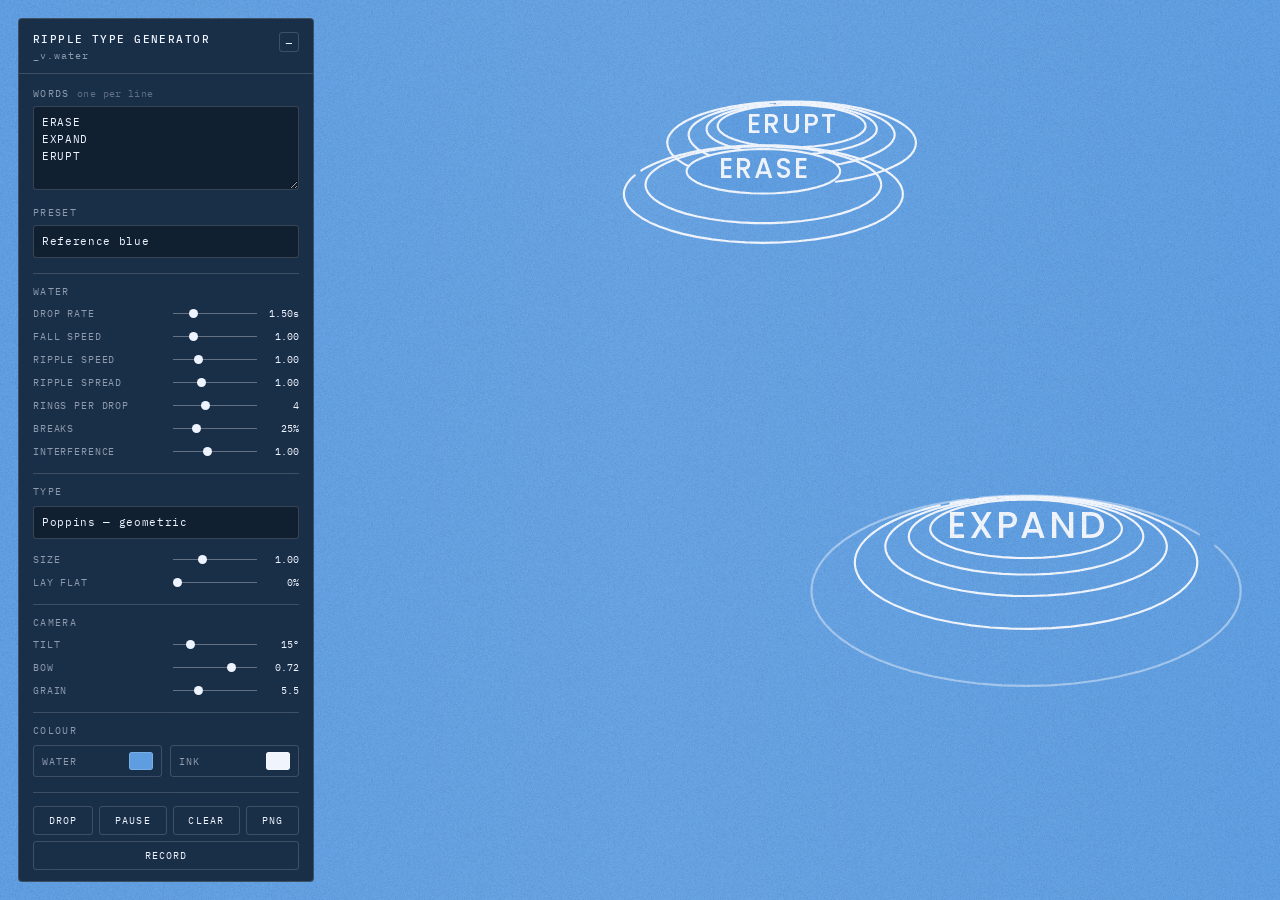
==== index.html @ 123b8209 "Add ripple type generator A kinetic type generator: droplets fall onto blue water, each impact bloom" ====
<!DOCTYPE html>
<html lang="en">
<head>
<meta charset="utf-8">
<meta name="viewport" content="width=device-width, initial-scale=1, maximum-scale=1">
<title>RIPPLE TYPE GENERATOR</title>
<meta name="description" content="A kinetic type generator: droplets fall, bloom into words, and leave interfering ripples.">

<link rel="preconnect" href="https://fonts.googleapis.com">
<link rel="preconnect" href="https://fonts.gstatic.com" crossorigin>
<link href="https://fonts.googleapis.com/css2?family=Anton&family=Bebas+Neue&family=IBM+Plex+Mono:wght@400;500&family=Playfair+Display:wght@500;600;700&family=Poppins:wght@400;500;600&family=Space+Grotesk:wght@400;500;700&display=swap" rel="stylesheet">

<link rel="stylesheet" href="styles.css">
</head>
<body>

<canvas id="stage"></canvas>

<aside id="panel">
  <header class="panel-head">
    <div>
      <h1>RIPPLE TYPE GENERATOR</h1>
      <h2>_v.water</h2>
    </div>
    <button id="panelClose" type="button" aria-label="Hide controls">&minus;</button>
  </header>

  <div class="panel-body">

    <div class="field">
      <label for="words">Words <span class="hint">one per line</span></label>
      <textarea id="words" rows="4" spellcheck="false">ERASE
EXPAND
ERUPT</textarea>
    </div>

    <div class="field">
      <label for="preset">Preset</label>
      <select id="preset">
        <option value="reference">Reference blue</option>
        <option value="midnight">Midnight</option>
        <option value="ink">Ink on bone</option>
        <option value="acid">Acid</option>
        <option value="rust">Rust</option>
      </select>
    </div>

    <div class="group-label">Water</div>
    <div class="sliders">
      <div class="slider"><label for="dropRate">Drop rate</label><input type="range" id="dropRate" min="0.25" max="6" step="0.05" value="1.5"><output for="dropRate"></output></div>
      <div class="slider"><label for="fallSpeed">Fall speed</label><input type="range" id="fallSpeed" min="0.2" max="4" step="0.05" value="1"><output for="fallSpeed"></output></div>
      <div class="slider"><label for="rippleSpeed">Ripple speed</label><input type="range" id="rippleSpeed" min="0.2" max="3" step="0.02" value="1"><output for="rippleSpeed"></output></div>
      <div class="slider"><label for="rippleSpread">Ripple spread</label><input type="range" id="rippleSpread" min="0.3" max="2.5" step="0.02" value="1"><output for="rippleSpread"></output></div>
      <div class="slider"><label for="ringCount">Rings per drop</label><input type="range" id="ringCount" min="1" max="9" step="1" value="4"><output for="ringCount"></output></div>
      <div class="slider"><label for="breaks">Breaks</label><input type="range" id="breaks" min="0" max="1" step="0.01" value="0.25"><output for="breaks"></output></div>
      <div class="slider"><label for="interference">Interference</label><input type="range" id="interference" min="0" max="2.5" step="0.02" value="1"><output for="interference"></output></div>
    </div>

    <div class="group-label">Type</div>
    <div class="field">
      <select id="fontFace">
        <option value="poppins">Poppins &mdash; geometric</option>
        <option value="grotesk">Space Grotesk</option>
        <option value="bebas">Bebas Neue &mdash; condensed</option>
        <option value="anton">Anton &mdash; heavy</option>
        <option value="plexmono">IBM Plex Mono</option>
        <option value="playfair">Playfair &mdash; serif</option>
      </select>
    </div>
    <div class="sliders">
      <div class="slider"><label for="typeSize">Size</label><input type="range" id="typeSize" min="0.4" max="2.2" step="0.02" value="1"><output for="typeSize"></output></div>
      <div class="slider"><label for="typeTilt">Lay flat</label><input type="range" id="typeTilt" min="0" max="1" step="0.01" value="0"><output for="typeTilt"></output></div>
    </div>

    <div class="group-label">Camera</div>
    <div class="sliders">
      <div class="slider"><label for="tilt">Tilt</label><input type="range" id="tilt" min="6" max="60" step="0.5" value="15"><output for="tilt"></output></div>
      <div class="slider"><label for="bow">Bow</label><input type="range" id="bow" min="0" max="1" step="0.01" value="0.72"><output for="bow"></output></div>
      <div class="slider"><label for="grain">Grain</label><input type="range" id="grain" min="0" max="0.2" step="0.005" value="0.055"><output for="grain"></output></div>
    </div>

    <div class="group-label">Colour</div>
    <div class="colours">
      <label class="swatch">Water <input type="color" id="bgColor" value="#5e9de0"></label>
      <label class="swatch">Ink <input type="color" id="inkColor" value="#f0f5fd"></label>
    </div>

    <div class="buttons">
      <button type="button" id="btnDrop">Drop</button>
      <button type="button" id="btnPause">Pause</button>
      <button type="button" id="btnClear">Clear</button>
      <button type="button" id="btnPng">PNG</button>
      <button type="button" id="btnRec">Record</button>
    </div>

    <p class="slug">Click the water to place a drop. <br>H panel &middot; D drop &middot; C clear &middot; Space pause</p>
  </div>
</aside>

<button id="panelToggle" type="button" aria-label="Show controls">&#9776;</button>

<div id="recDot" hidden><span></span>REC <em id="recTime">0:00</em></div>

<script src="js/camera.js"></script>
<script src="js/grain.js"></script>
<script src="js/field.js"></script>
<script src="js/ripple.js"></script>
<script src="js/droplet.js"></script>
<script src="js/render.js"></script>
<script src="js/export.js"></script>
<script src="js/controls.js"></script>
<script src="js/main.js"></script>
</body>
</html>
---- styles.css ----
:root {
  --mono: "IBM Plex Mono", ui-monospace, SFMono-Regular, Menlo, Consolas, monospace;
  --panel-bg: rgba(10, 22, 38, 0.82);
  --panel-line: rgba(255, 255, 255, 0.16);
  --panel-fg: #eef4ff;
  --panel-dim: rgba(238, 244, 255, 0.55);
}

* { box-sizing: border-box; }

html, body {
  margin: 0;
  padding: 0;
  height: 100%;
  overflow: hidden;
  background: #5e9de0;
}

#stage {
  display: block;
  width: 100vw;
  height: 100vh;
  touch-action: none;
  cursor: crosshair;
}

/* ---------- panel ---------- */

#panel {
  position: fixed;
  left: 18px;
  bottom: 18px;
  width: 296px;
  max-height: calc(100vh - 36px);
  display: flex;
  flex-direction: column;
  background: var(--panel-bg);
  backdrop-filter: blur(14px);
  -webkit-backdrop-filter: blur(14px);
  border: 1px solid var(--panel-line);
  border-radius: 4px;
  color: var(--panel-fg);
  font-family: var(--mono);
  font-size: 11px;
  z-index: 10;
  transition: transform 0.28s cubic-bezier(0.4, 0, 0.2, 1), opacity 0.28s;
}

#panel.collapsed {
  transform: translateX(calc(-100% - 24px));
  opacity: 0;
  pointer-events: none;
}

.panel-head {
  display: flex;
  align-items: flex-start;
  justify-content: space-between;
  gap: 10px;
  padding: 13px 14px 11px;
  border-bottom: 1px solid var(--panel-line);
  flex: none;
}

#panelClose {
  flex: none;
  width: 20px;
  height: 20px;
  padding: 0;
  background: transparent;
  border: 1px solid var(--panel-line);
  border-radius: 3px;
  color: var(--panel-fg);
  font-family: var(--mono);
  font-size: 13px;
  line-height: 1;
  cursor: pointer;
}

#panelClose:hover { background: rgba(255, 255, 255, 0.1); }

.panel-head h1 {
  margin: 0;
  font-size: 11px;
  font-weight: 500;
  letter-spacing: 0.13em;
}

.panel-head h2 {
  margin: 3px 0 0;
  font-size: 10px;
  font-weight: 400;
  letter-spacing: 0.1em;
  color: var(--panel-dim);
}

.panel-body {
  padding: 13px 14px 14px;
  overflow-y: auto;
  overscroll-behavior: contain;
}

.field { margin-bottom: 13px; }

.field label,
.group-label {
  display: block;
  margin-bottom: 6px;
  font-size: 9.5px;
  letter-spacing: 0.14em;
  text-transform: uppercase;
  color: var(--panel-dim);
}

.group-label {
  margin: 15px 0 8px;
  padding-top: 11px;
  border-top: 1px solid var(--panel-line);
}

.hint {
  text-transform: none;
  letter-spacing: 0.04em;
  opacity: 0.6;
}

textarea, select {
  width: 100%;
  padding: 7px 8px;
  background: rgba(0, 0, 0, 0.3);
  border: 1px solid var(--panel-line);
  border-radius: 3px;
  color: var(--panel-fg);
  font-family: var(--mono);
  font-size: 11px;
  line-height: 1.55;
  letter-spacing: 0.06em;
  resize: vertical;
}

select { appearance: none; cursor: pointer; }

textarea:focus, select:focus {
  outline: none;
  border-color: rgba(255, 255, 255, 0.45);
}

/* ---------- sliders ---------- */

.sliders { display: flex; flex-direction: column; gap: 9px; }

.slider {
  display: grid;
  grid-template-columns: 1fr 84px 34px;
  align-items: center;
  gap: 8px;
}

.slider label {
  margin: 0;
  font-size: 9.5px;
  letter-spacing: 0.09em;
  text-transform: uppercase;
  color: var(--panel-dim);
}

.slider output {
  font-size: 10px;
  text-align: right;
  font-variant-numeric: tabular-nums;
  color: var(--panel-fg);
}

input[type="range"] {
  appearance: none;
  -webkit-appearance: none;
  width: 100%;
  height: 14px;
  background: transparent;
  cursor: pointer;
  margin: 0;
}

input[type="range"]::-webkit-slider-runnable-track {
  height: 1px;
  background: rgba(255, 255, 255, 0.32);
}

input[type="range"]::-webkit-slider-thumb {
  -webkit-appearance: none;
  width: 9px;
  height: 9px;
  margin-top: -4px;
  border-radius: 50%;
  background: var(--panel-fg);
}

input[type="range"]::-moz-range-track {
  height: 1px;
  background: rgba(255, 255, 255, 0.32);
}

input[type="range"]::-moz-range-thumb {
  width: 9px;
  height: 9px;
  border: none;
  border-radius: 50%;
  background: var(--panel-fg);
}

/* ---------- colours ---------- */

.colours { display: flex; gap: 8px; }

.swatch {
  flex: 1;
  display: flex;
  align-items: center;
  justify-content: space-between;
  gap: 7px;
  padding: 6px 8px;
  border: 1px solid var(--panel-line);
  border-radius: 3px;
  font-size: 9.5px;
  letter-spacing: 0.1em;
  text-transform: uppercase;
  color: var(--panel-dim);
  cursor: pointer;
}

input[type="color"] {
  width: 24px;
  height: 18px;
  padding: 0;
  border: none;
  border-radius: 2px;
  background: none;
  cursor: pointer;
}

input[type="color"]::-webkit-color-swatch-wrapper { padding: 0; }
input[type="color"]::-webkit-color-swatch { border: 1px solid var(--panel-line); border-radius: 2px; }

/* ---------- buttons ---------- */

.buttons {
  display: flex;
  flex-wrap: wrap;
  gap: 6px;
  margin-top: 15px;
  padding-top: 13px;
  border-top: 1px solid var(--panel-line);
}

.buttons button {
  flex: 1 1 auto;
  padding: 7px 9px;
  background: transparent;
  border: 1px solid var(--panel-line);
  border-radius: 3px;
  color: var(--panel-fg);
  font-family: var(--mono);
  font-size: 9.5px;
  letter-spacing: 0.12em;
  text-transform: uppercase;
  cursor: pointer;
  transition: background 0.15s, border-color 0.15s;
}

.buttons button:hover {
  background: rgba(255, 255, 255, 0.1);
  border-color: rgba(255, 255, 255, 0.4);
}

.buttons button.active {
  background: #e8443c;
  border-color: #e8443c;
  color: #fff;
}

.slug {
  margin: 12px 0 0;
  font-size: 9.5px;
  line-height: 1.6;
  letter-spacing: 0.06em;
  color: var(--panel-dim);
}

/* ---------- toggle + rec ---------- */

#panelToggle {
  position: fixed;
  left: 18px;
  bottom: 18px;
  width: 34px;
  height: 34px;
  display: none;
  align-items: center;
  justify-content: center;
  background: var(--panel-bg);
  backdrop-filter: blur(14px);
  -webkit-backdrop-filter: blur(14px);
  border: 1px solid var(--panel-line);
  border-radius: 4px;
  color: var(--panel-fg);
  font-size: 14px;
  cursor: pointer;
  z-index: 11;
}

#panel.collapsed ~ #panelToggle { display: flex; }

#recDot {
  position: fixed;
  top: 18px;
  right: 18px;
  display: flex;
  align-items: center;
  gap: 7px;
  padding: 6px 11px;
  background: var(--panel-bg);
  border: 1px solid var(--panel-line);
  border-radius: 3px;
  color: var(--panel-fg);
  font-family: var(--mono);
  font-size: 10px;
  letter-spacing: 0.14em;
  z-index: 12;
}

#recDot[hidden] { display: none; }

#recDot span {
  width: 7px;
  height: 7px;
  border-radius: 50%;
  background: #e8443c;
  animation: pulse 1s infinite;
}

#recDot em { font-style: normal; color: var(--panel-dim); }

@keyframes pulse { 50% { opacity: 0.25; } }

@media (max-width: 640px) {
  #panel { left: 10px; right: 10px; bottom: 10px; width: auto; }
  #panelToggle { left: 10px; bottom: 10px; }
}
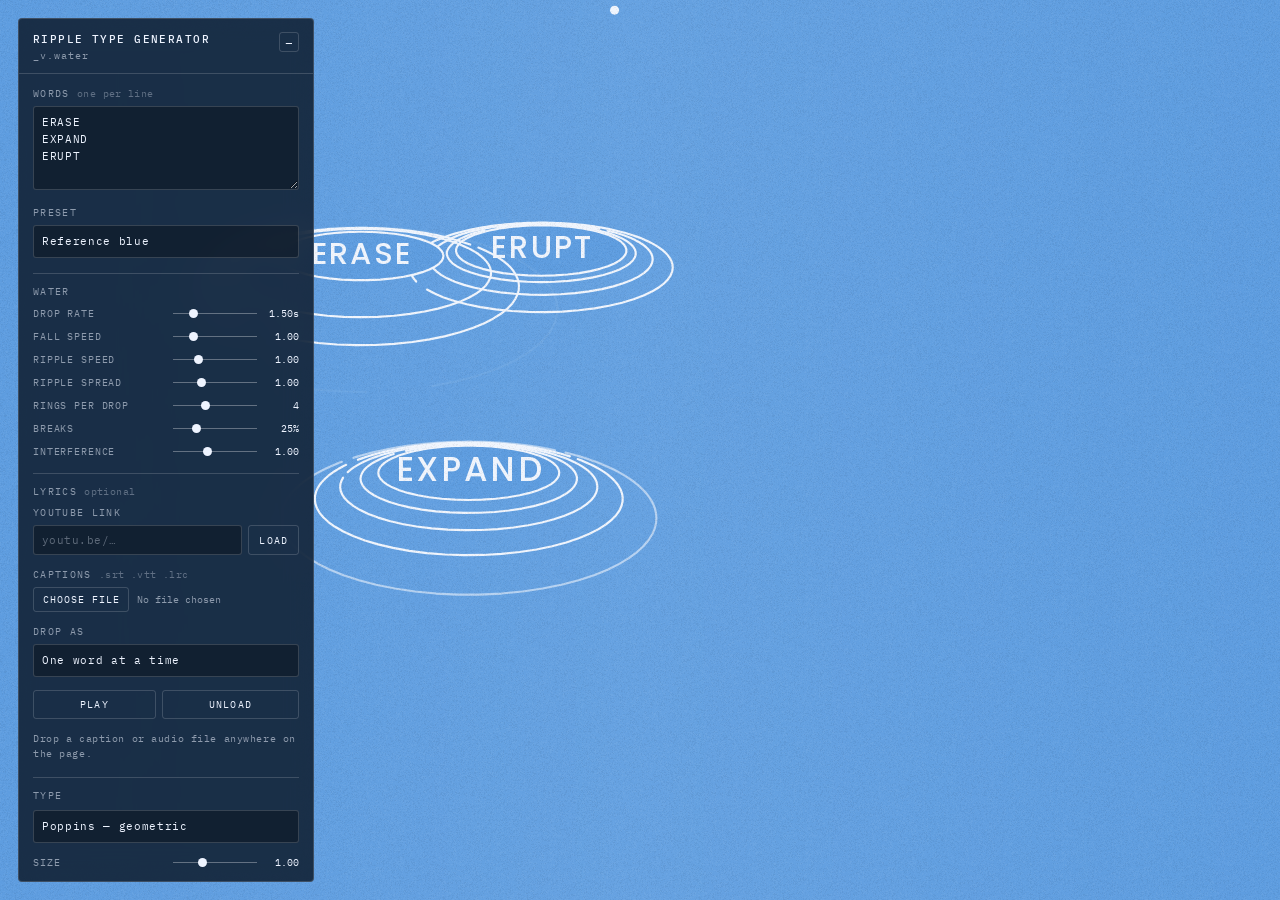
==== commit dd96f500: "Hold ring breaks still, and add lyrics mode Breaks were scaled by ring progress. Because that factor" ====
--- a/index.html
+++ b/index.html
@@ -56,6 +56,38 @@
       <div class="slider"><label for="interference">Interference</label><input type="range" id="interference" min="0" max="2.5" step="0.02" value="1"><output for="interference"></output></div>
     </div>
 
+    <div class="group-label">Lyrics <span class="hint">optional</span></div>
+
+    <div class="field">
+      <label for="ytUrl">YouTube link</label>
+      <div class="row">
+        <input type="text" id="ytUrl" placeholder="youtu.be/&hellip;" spellcheck="false">
+        <button type="button" id="btnLoadYt">Load</button>
+      </div>
+    </div>
+
+    <div class="yt-host" id="ytHost"></div>
+
+    <div class="field">
+      <label for="capFile">Captions <span class="hint">.srt .vtt .lrc</span></label>
+      <input type="file" id="capFile" accept=".srt,.vtt,.lrc,.txt,text/plain">
+    </div>
+
+    <div class="field">
+      <label for="lyricGrain">Drop as</label>
+      <select id="lyricGrain">
+        <option value="word">One word at a time</option>
+        <option value="phrase">Short phrases</option>
+      </select>
+    </div>
+
+    <div class="buttons compact">
+      <button type="button" id="btnPlay">Play</button>
+      <button type="button" id="btnLyricsClear">Unload</button>
+    </div>
+
+    <p class="slug" id="lyricStatus">Drop a caption or audio file anywhere on the page.</p>
+
     <div class="group-label">Type</div>
     <div class="field">
       <select id="fontFace">
@@ -108,6 +140,8 @@
 <script src="js/droplet.js"></script>
 <script src="js/render.js"></script>
 <script src="js/export.js"></script>
+<script src="js/player.js"></script>
+<script src="js/lyrics.js"></script>
 <script src="js/controls.js"></script>
 <script src="js/main.js"></script>
 </body>
--- a/styles.css
+++ b/styles.css
@@ -143,6 +143,105 @@
 textarea:focus, select:focus {
   outline: none;
   border-color: rgba(255, 255, 255, 0.45);
+}
+
+/* ---------- lyrics ---------- */
+
+.row { display: flex; gap: 6px; }
+
+.row input[type="text"] { flex: 1 1 auto; min-width: 0; }
+
+.row button {
+  flex: none;
+  padding: 0 10px;
+  background: transparent;
+  border: 1px solid var(--panel-line);
+  border-radius: 3px;
+  color: var(--panel-fg);
+  font-family: var(--mono);
+  font-size: 9.5px;
+  letter-spacing: 0.12em;
+  text-transform: uppercase;
+  cursor: pointer;
+}
+
+.row button:hover { background: rgba(255, 255, 255, 0.1); }
+
+input[type="text"] {
+  padding: 7px 8px;
+  background: rgba(0, 0, 0, 0.3);
+  border: 1px solid var(--panel-line);
+  border-radius: 3px;
+  color: var(--panel-fg);
+  font-family: var(--mono);
+  font-size: 11px;
+  letter-spacing: 0.04em;
+}
+
+input[type="text"]:focus { outline: none; border-color: rgba(255, 255, 255, 0.45); }
+input[type="text"]::placeholder { color: rgba(238, 244, 255, 0.35); }
+
+.yt-host {
+  display: none;
+  aspect-ratio: 16 / 9;
+  margin-bottom: 13px;
+  border: 1px solid var(--panel-line);
+  border-radius: 3px;
+  overflow: hidden;
+  background: #000;
+}
+
+.yt-host.on { display: block; }
+.yt-host iframe { display: block; width: 100%; height: 100%; border: 0; }
+
+input[type="file"] {
+  width: 100%;
+  font-family: var(--mono);
+  font-size: 9.5px;
+  color: var(--panel-dim);
+  cursor: pointer;
+}
+
+input[type="file"]::file-selector-button {
+  margin-right: 8px;
+  padding: 5px 9px;
+  background: transparent;
+  border: 1px solid var(--panel-line);
+  border-radius: 3px;
+  color: var(--panel-fg);
+  font-family: var(--mono);
+  font-size: 9.5px;
+  letter-spacing: 0.1em;
+  text-transform: uppercase;
+  cursor: pointer;
+}
+
+.buttons.compact {
+  margin-top: 0;
+  padding-top: 0;
+  border-top: none;
+}
+
+.slug.bad { color: #ffb4ae; }
+
+body.dragging #stage { filter: brightness(1.08); }
+
+body.dragging::after {
+  content: "Drop a caption or audio file";
+  position: fixed;
+  inset: 12px;
+  display: flex;
+  align-items: center;
+  justify-content: center;
+  border: 2px dashed rgba(255, 255, 255, 0.55);
+  border-radius: 6px;
+  color: #fff;
+  font-family: var(--mono);
+  font-size: 12px;
+  letter-spacing: 0.16em;
+  text-transform: uppercase;
+  pointer-events: none;
+  z-index: 20;
 }
 
 /* ---------- sliders ---------- */
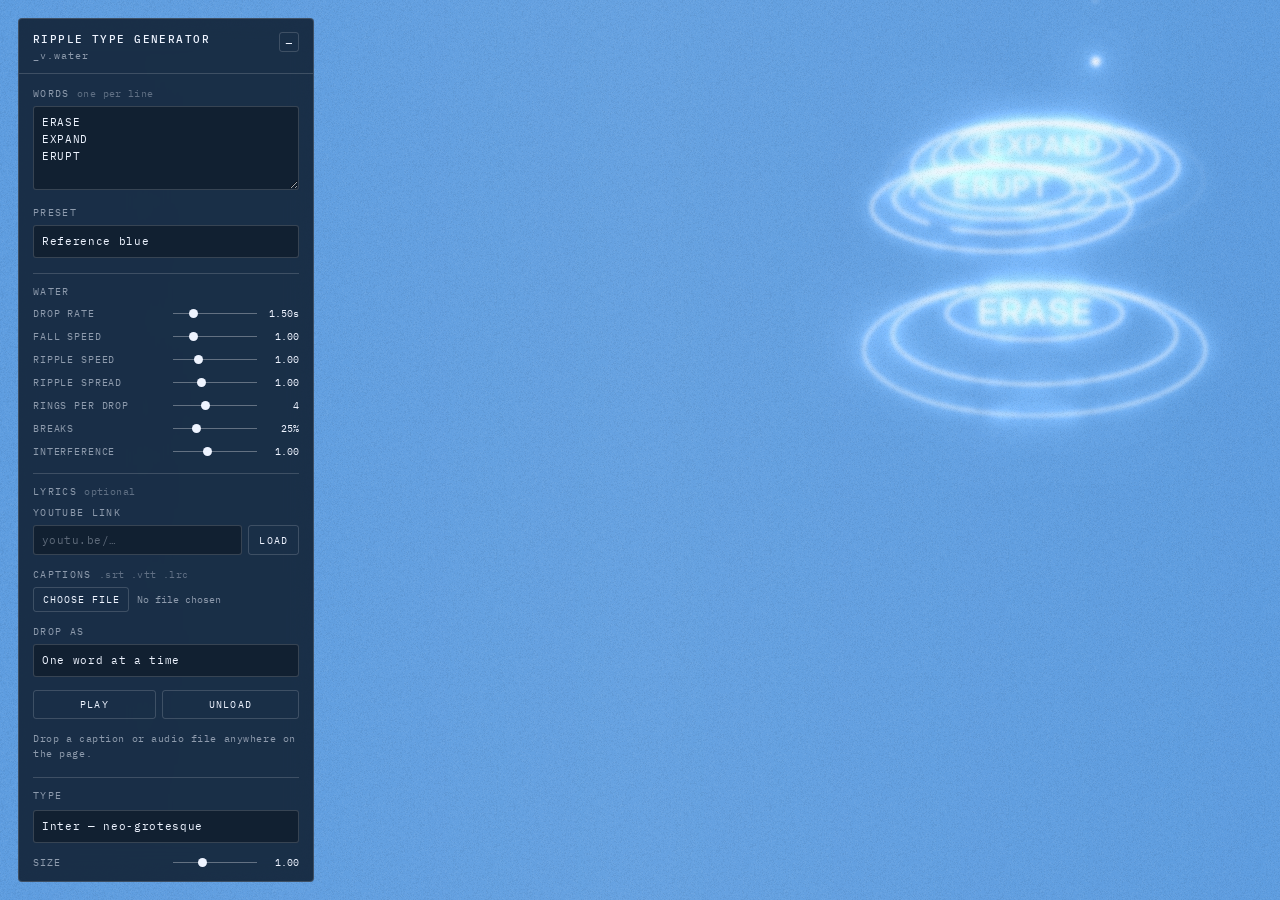
==== commit bec67384: "Add glow and soften, and an Inter typeface The line art now composes on its own transparent layer in" ====
--- a/index.html
+++ b/index.html
@@ -8,7 +8,7 @@
 
 <link rel="preconnect" href="https://fonts.googleapis.com">
 <link rel="preconnect" href="https://fonts.gstatic.com" crossorigin>
-<link href="https://fonts.googleapis.com/css2?family=Anton&family=Bebas+Neue&family=IBM+Plex+Mono:wght@400;500&family=Playfair+Display:wght@500;600;700&family=Poppins:wght@400;500;600&family=Space+Grotesk:wght@400;500;700&display=swap" rel="stylesheet">
+<link href="https://fonts.googleapis.com/css2?family=Anton&family=Bebas+Neue&family=IBM+Plex+Mono:wght@400;500&family=Inter:wght@400;500;600&family=Playfair+Display:wght@500;600;700&family=Poppins:wght@400;500;600&family=Space+Grotesk:wght@400;500;700&display=swap" rel="stylesheet">
 
 <link rel="stylesheet" href="styles.css">
 </head>
@@ -91,6 +91,7 @@
     <div class="group-label">Type</div>
     <div class="field">
       <select id="fontFace">
+        <option value="inter">Inter &mdash; neo-grotesque</option>
         <option value="poppins">Poppins &mdash; geometric</option>
         <option value="grotesk">Space Grotesk</option>
         <option value="bebas">Bebas Neue &mdash; condensed</option>
@@ -108,6 +109,12 @@
     <div class="sliders">
       <div class="slider"><label for="tilt">Tilt</label><input type="range" id="tilt" min="6" max="60" step="0.5" value="15"><output for="tilt"></output></div>
       <div class="slider"><label for="bow">Bow</label><input type="range" id="bow" min="0" max="1" step="0.01" value="0.72"><output for="bow"></output></div>
+    </div>
+
+    <div class="group-label">Light</div>
+    <div class="sliders">
+      <div class="slider"><label for="glow">Glow</label><input type="range" id="glow" min="0" max="1.2" step="0.01" value="0.45"><output for="glow"></output></div>
+      <div class="slider"><label for="soften">Soften</label><input type="range" id="soften" min="0" max="1" step="0.01" value="0.12"><output for="soften"></output></div>
       <div class="slider"><label for="grain">Grain</label><input type="range" id="grain" min="0" max="0.2" step="0.005" value="0.055"><output for="grain"></output></div>
     </div>
 
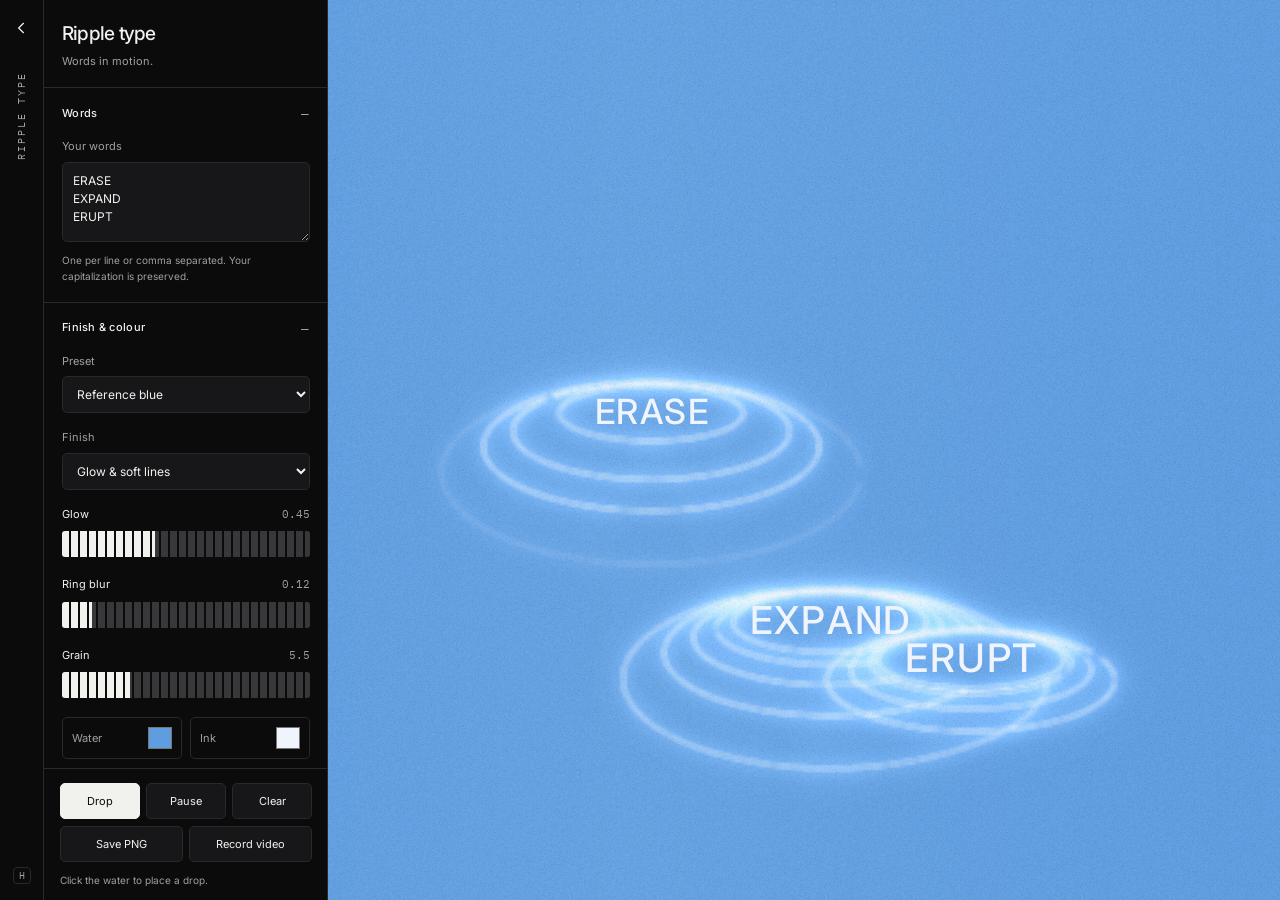
==== commit 44709b33: "Add diffused ink and a collapsible control rail Add independent ring and text blur, line-weight cont" ====
--- a/index.html
+++ b/index.html
@@ -2,7 +2,7 @@
 <html lang="en">
 <head>
 <meta charset="utf-8">
-<meta name="viewport" content="width=device-width, initial-scale=1, maximum-scale=1">
+<meta name="viewport" content="width=device-width, initial-scale=1">
 <title>RIPPLE TYPE GENERATOR</title>
 <meta name="description" content="A kinetic type generator: droplets fall, bloom into words, and leave interfering ripples.">
 
@@ -14,129 +14,143 @@
 </head>
 <body>
 
-<canvas id="stage"></canvas>
+<canvas id="stage" aria-label="Animated word ripples. Click to place a drop."></canvas>
 
-<aside id="panel">
-  <header class="panel-head">
-    <div>
-      <h1>RIPPLE TYPE GENERATOR</h1>
-      <h2>_v.water</h2>
-    </div>
-    <button id="panelClose" type="button" aria-label="Hide controls">&minus;</button>
-  </header>
+<aside id="controlRail" aria-label="Generator controls">
+  <div class="rail-spine">
+    <button id="panelToggle" type="button" aria-label="Collapse controls" aria-controls="panel" aria-expanded="true" title="Collapse controls (H)">
+      <svg viewBox="0 0 24 24" aria-hidden="true"><path d="m14 6-6 6 6 6"/></svg>
+    </button>
+    <span class="rail-brand" aria-hidden="true">RIPPLE TYPE</span>
+    <kbd title="Press H to toggle controls">H</kbd>
+  </div>
 
-  <div class="panel-body">
+  <div id="panel">
+    <header class="panel-head">
+      <h1>Ripple type</h1>
+      <p>Words in motion.</p>
+    </header>
 
-    <div class="field">
-      <label for="words">Words <span class="hint">one per line</span></label>
-      <textarea id="words" rows="4" spellcheck="false">ERASE
+    <div class="panel-body">
+      <details class="control-group" open>
+        <summary>Words</summary>
+        <div class="group-body">
+          <label class="field-label" for="words">Your words</label>
+          <textarea id="words" rows="3" spellcheck="false" autocapitalize="off" aria-describedby="wordsHint">ERASE
 EXPAND
 ERUPT</textarea>
+          <p class="hint" id="wordsHint">One per line or comma separated. Your capitalization is preserved.</p>
+        </div>
+      </details>
+
+      <details class="control-group" open>
+        <summary>Finish &amp; colour</summary>
+        <div class="group-body">
+          <div class="field">
+            <label for="preset">Preset</label>
+            <select id="preset">
+              <option value="reference">Reference blue</option>
+              <option value="cobalt">Cobalt paper &mdash; ink blur</option>
+              <option value="midnight">Midnight</option>
+              <option value="ink">Ink on bone</option>
+              <option value="acid">Acid</option>
+              <option value="rust">Rust</option>
+            </select>
+          </div>
+          <div class="field">
+            <label for="finish">Finish</label>
+            <select id="finish">
+              <option value="glow">Glow &amp; soft lines</option>
+              <option value="diffuse">Diffused ink</option>
+            </select>
+          </div>
+          <div class="sliders" id="glowControls">
+            <div class="slider"><label for="glow">Glow</label><input type="range" id="glow" min="0" max="1.2" step="0.01" value="0.45"><output for="glow"></output></div>
+            <div class="slider"><label for="soften">Ring blur</label><input type="range" id="soften" min="0" max="1" step="0.01" value="0.12"><output for="soften"></output></div>
+          </div>
+          <div id="inkControls" hidden>
+            <div class="sliders">
+              <div class="slider"><label for="inkBlur">Ink blur</label><input type="range" id="inkBlur" min="0" max="1" step="0.01" value="0.4"><output for="inkBlur"></output></div>
+              <div class="slider"><label for="inkSpread">Ink spread</label><input type="range" id="inkSpread" min="0" max="1" step="0.01" value="0.3"><output for="inkSpread"></output></div>
+            </div>
+            <p class="hint">Soft colour bleed. Grain stays still like paper.</p>
+          </div>
+          <div class="sliders grain-control">
+            <div class="slider"><label for="grain">Grain</label><input type="range" id="grain" min="0" max="0.2" step="0.005" value="0.055"><output for="grain"></output></div>
+          </div>
+          <div class="colours">
+            <label class="swatch">Water <input type="color" id="bgColor" value="#5e9de0"></label>
+            <label class="swatch">Ink <input type="color" id="inkColor" value="#f0f5fd"></label>
+          </div>
+        </div>
+      </details>
+
+      <details class="control-group">
+        <summary>Rings</summary>
+        <div class="group-body sliders">
+          <div class="slider"><label for="lineWeight">Line weight</label><input type="range" id="lineWeight" min="0.25" max="6" step="0.25" value="1"><output for="lineWeight"></output></div>
+          <div class="slider"><label for="ringCount">Rings per drop</label><input type="range" id="ringCount" min="1" max="9" step="1" value="4"><output for="ringCount"></output></div>
+          <div class="slider"><label for="rippleSpread">Ripple spread</label><input type="range" id="rippleSpread" min="0.3" max="2.5" step="0.02" value="1"><output for="rippleSpread"></output></div>
+          <div class="slider"><label for="breaks">Breaks</label><input type="range" id="breaks" min="0" max="1" step="0.01" value="0.25"><output for="breaks"></output></div>
+          <div class="slider"><label for="interference">Interference</label><input type="range" id="interference" min="0" max="2.5" step="0.02" value="1"><output for="interference"></output></div>
+        </div>
+      </details>
+
+      <details class="control-group">
+        <summary>Typography</summary>
+        <div class="group-body">
+          <div class="field">
+            <label for="fontFace">Typeface</label>
+            <select id="fontFace">
+              <option value="inter">Inter</option>
+              <option value="poppins">Poppins</option>
+              <option value="grotesk">Space Grotesk</option>
+              <option value="bebas">Bebas Neue (all caps)</option>
+              <option value="anton">Anton</option>
+              <option value="plexmono">IBM Plex Mono</option>
+              <option value="playfair">Playfair Display</option>
+            </select>
+          </div>
+          <div class="sliders">
+            <div class="slider"><label for="typeSize">Type size</label><input type="range" id="typeSize" min="0.4" max="2.2" step="0.02" value="1"><output for="typeSize"></output></div>
+            <div class="slider"><label for="typeTilt">Lay flat</label><input type="range" id="typeTilt" min="0" max="1" step="0.01" value="0"><output for="typeTilt"></output></div>
+          </div>
+          <label class="check"><input type="checkbox" id="sharpType" checked>Keep words sharp</label>
+          <div class="slider text-blur-control">
+            <label for="textBlur">Text blur</label>
+            <input type="range" id="textBlur" min="0" max="1" step="0.01" value="0.15" aria-describedby="textBlurHint">
+            <output for="textBlur"></output>
+          </div>
+          <p class="hint" id="textBlurHint">Turn off Keep words sharp to adjust. Independent of ring blur in both finishes.</p>
+        </div>
+      </details>
+
+      <details class="control-group">
+        <summary>Motion &amp; camera</summary>
+        <div class="group-body sliders">
+          <div class="slider"><label for="dropRate">Drop interval</label><input type="range" id="dropRate" min="0.25" max="6" step="0.05" value="1.5"><output for="dropRate"></output></div>
+          <div class="slider"><label for="fallSpeed">Fall speed</label><input type="range" id="fallSpeed" min="0.2" max="4" step="0.05" value="1"><output for="fallSpeed"></output></div>
+          <div class="slider"><label for="rippleSpeed">Ripple speed</label><input type="range" id="rippleSpeed" min="0.2" max="3" step="0.02" value="1"><output for="rippleSpeed"></output></div>
+          <div class="slider"><label for="tilt">Surface tilt</label><input type="range" id="tilt" min="6" max="60" step="0.5" value="15"><output for="tilt"></output></div>
+          <div class="slider"><label for="bow">Perspective bow</label><input type="range" id="bow" min="0" max="1" step="0.01" value="0.72"><output for="bow"></output></div>
+        </div>
+      </details>
     </div>
 
-    <div class="field">
-      <label for="preset">Preset</label>
-      <select id="preset">
-        <option value="reference">Reference blue</option>
-        <option value="midnight">Midnight</option>
-        <option value="ink">Ink on bone</option>
-        <option value="acid">Acid</option>
-        <option value="rust">Rust</option>
-      </select>
-    </div>
-
-    <div class="group-label">Water</div>
-    <div class="sliders">
-      <div class="slider"><label for="dropRate">Drop rate</label><input type="range" id="dropRate" min="0.25" max="6" step="0.05" value="1.5"><output for="dropRate"></output></div>
-      <div class="slider"><label for="fallSpeed">Fall speed</label><input type="range" id="fallSpeed" min="0.2" max="4" step="0.05" value="1"><output for="fallSpeed"></output></div>
-      <div class="slider"><label for="rippleSpeed">Ripple speed</label><input type="range" id="rippleSpeed" min="0.2" max="3" step="0.02" value="1"><output for="rippleSpeed"></output></div>
-      <div class="slider"><label for="rippleSpread">Ripple spread</label><input type="range" id="rippleSpread" min="0.3" max="2.5" step="0.02" value="1"><output for="rippleSpread"></output></div>
-      <div class="slider"><label for="ringCount">Rings per drop</label><input type="range" id="ringCount" min="1" max="9" step="1" value="4"><output for="ringCount"></output></div>
-      <div class="slider"><label for="breaks">Breaks</label><input type="range" id="breaks" min="0" max="1" step="0.01" value="0.25"><output for="breaks"></output></div>
-      <div class="slider"><label for="interference">Interference</label><input type="range" id="interference" min="0" max="2.5" step="0.02" value="1"><output for="interference"></output></div>
-    </div>
-
-    <div class="group-label">Lyrics <span class="hint">optional</span></div>
-
-    <div class="field">
-      <label for="ytUrl">YouTube link</label>
-      <div class="row">
-        <input type="text" id="ytUrl" placeholder="youtu.be/&hellip;" spellcheck="false">
-        <button type="button" id="btnLoadYt">Load</button>
+    <footer class="rail-footer">
+      <div class="buttons">
+        <button type="button" id="btnDrop" class="primary" title="Add a drop (D)">Drop</button>
+        <button type="button" id="btnPause" aria-pressed="false" title="Pause animation (Space)">Pause</button>
+        <button type="button" id="btnClear" title="Clear the water (C)">Clear</button>
       </div>
-    </div>
-
-    <div class="yt-host" id="ytHost"></div>
-
-    <div class="field">
-      <label for="capFile">Captions <span class="hint">.srt .vtt .lrc</span></label>
-      <input type="file" id="capFile" accept=".srt,.vtt,.lrc,.txt,text/plain">
-    </div>
-
-    <div class="field">
-      <label for="lyricGrain">Drop as</label>
-      <select id="lyricGrain">
-        <option value="word">One word at a time</option>
-        <option value="phrase">Short phrases</option>
-      </select>
-    </div>
-
-    <div class="buttons compact">
-      <button type="button" id="btnPlay">Play</button>
-      <button type="button" id="btnLyricsClear">Unload</button>
-    </div>
-
-    <p class="slug" id="lyricStatus">Drop a caption or audio file anywhere on the page.</p>
-
-    <div class="group-label">Type</div>
-    <div class="field">
-      <select id="fontFace">
-        <option value="inter">Inter &mdash; neo-grotesque</option>
-        <option value="poppins">Poppins &mdash; geometric</option>
-        <option value="grotesk">Space Grotesk</option>
-        <option value="bebas">Bebas Neue &mdash; condensed</option>
-        <option value="anton">Anton &mdash; heavy</option>
-        <option value="plexmono">IBM Plex Mono</option>
-        <option value="playfair">Playfair &mdash; serif</option>
-      </select>
-    </div>
-    <div class="sliders">
-      <div class="slider"><label for="typeSize">Size</label><input type="range" id="typeSize" min="0.4" max="2.2" step="0.02" value="1"><output for="typeSize"></output></div>
-      <div class="slider"><label for="typeTilt">Lay flat</label><input type="range" id="typeTilt" min="0" max="1" step="0.01" value="0"><output for="typeTilt"></output></div>
-    </div>
-
-    <div class="group-label">Camera</div>
-    <div class="sliders">
-      <div class="slider"><label for="tilt">Tilt</label><input type="range" id="tilt" min="6" max="60" step="0.5" value="15"><output for="tilt"></output></div>
-      <div class="slider"><label for="bow">Bow</label><input type="range" id="bow" min="0" max="1" step="0.01" value="0.72"><output for="bow"></output></div>
-    </div>
-
-    <div class="group-label">Light</div>
-    <div class="sliders">
-      <div class="slider"><label for="glow">Glow</label><input type="range" id="glow" min="0" max="1.2" step="0.01" value="0.45"><output for="glow"></output></div>
-      <div class="slider"><label for="soften">Soften</label><input type="range" id="soften" min="0" max="1" step="0.01" value="0.12"><output for="soften"></output></div>
-      <div class="slider"><label for="grain">Grain</label><input type="range" id="grain" min="0" max="0.2" step="0.005" value="0.055"><output for="grain"></output></div>
-    </div>
-
-    <div class="group-label">Colour</div>
-    <div class="colours">
-      <label class="swatch">Water <input type="color" id="bgColor" value="#5e9de0"></label>
-      <label class="swatch">Ink <input type="color" id="inkColor" value="#f0f5fd"></label>
-    </div>
-
-    <div class="buttons">
-      <button type="button" id="btnDrop">Drop</button>
-      <button type="button" id="btnPause">Pause</button>
-      <button type="button" id="btnClear">Clear</button>
-      <button type="button" id="btnPng">PNG</button>
-      <button type="button" id="btnRec">Record</button>
-    </div>
-
-    <p class="slug">Click the water to place a drop. <br>H panel &middot; D drop &middot; C clear &middot; Space pause</p>
+      <div class="buttons export-buttons">
+        <button type="button" id="btnPng">Save PNG</button>
+        <button type="button" id="btnRec" aria-pressed="false">Record video</button>
+      </div>
+      <p class="hint">Click the water to place a drop.</p>
+    </footer>
   </div>
 </aside>
-
-<button id="panelToggle" type="button" aria-label="Show controls">&#9776;</button>
 
 <div id="recDot" hidden><span></span>REC <em id="recTime">0:00</em></div>
 
@@ -145,10 +159,9 @@
 <script src="js/field.js"></script>
 <script src="js/ripple.js"></script>
 <script src="js/droplet.js"></script>
+<script src="js/blur.js"></script>
 <script src="js/render.js"></script>
 <script src="js/export.js"></script>
-<script src="js/player.js"></script>
-<script src="js/lyrics.js"></script>
 <script src="js/controls.js"></script>
 <script src="js/main.js"></script>
 </body>
--- a/styles.css
+++ b/styles.css
@@ -1,16 +1,19 @@
 :root {
   --mono: "IBM Plex Mono", ui-monospace, SFMono-Regular, Menlo, Consolas, monospace;
-  --panel-bg: rgba(10, 22, 38, 0.82);
-  --panel-line: rgba(255, 255, 255, 0.16);
-  --panel-fg: #eef4ff;
-  --panel-dim: rgba(238, 244, 255, 0.55);
+  --ui: "Inter", system-ui, sans-serif;
+  --panel-bg: #0b0b0c;
+  --panel-line: #29292c;
+  --panel-fg: #f1f1ee;
+  --panel-dim: #a0a0a3;
+  --rail-spine: 44px;
+  --rail-width: min(328px, calc(100vw - 32px));
 }
 
 * { box-sizing: border-box; }
+[hidden] { display: none !important; }
 
 html, body {
   margin: 0;
-  padding: 0;
   height: 100%;
   overflow: hidden;
   background: #5e9de0;
@@ -20,428 +23,270 @@
   display: block;
   width: 100vw;
   height: 100vh;
+  height: 100dvh;
   touch-action: none;
   cursor: crosshair;
 }
 
-/* ---------- panel ---------- */
+/* The slim spine remains accessible when the controls are collapsed. */
+#controlRail {
+  position: fixed;
+  inset: 0 auto 0 0;
+  width: var(--rail-width);
+  display: flex;
+  overflow: hidden;
+  border-right: 1px solid var(--panel-line);
+  background: var(--panel-bg);
+  color: var(--panel-fg);
+  color-scheme: dark;
+  font: 12px/1.5 var(--ui);
+  z-index: 10;
+  transition: width 180ms ease;
+}
+
+#controlRail.collapsed { width: var(--rail-spine); }
+
+.rail-spine {
+  width: var(--rail-spine);
+  flex: none;
+  display: flex;
+  align-items: center;
+  gap: 24px;
+  padding: 8px 0 16px;
+  border-right: 1px solid var(--panel-line);
+}
+
+.rail-spine, #panel { flex-direction: column; }
+
+#panelToggle {
+  display: grid;
+  place-items: center;
+  flex: none;
+  width: 40px;
+  height: 40px;
+  border: 0;
+  border-radius: 5px;
+  background: transparent;
+  color: var(--panel-fg);
+  cursor: pointer;
+}
+
+#panelToggle:hover { background: #222225; }
+#panelToggle svg { width: 20px; height: 20px; fill: none; stroke: currentColor; stroke-width: 1.5; }
+.collapsed #panelToggle svg { transform: rotate(180deg); }
+
+.rail-brand {
+  writing-mode: vertical-rl;
+  transform: rotate(180deg);
+  font: 10px var(--mono);
+  letter-spacing: 0.2em;
+  color: var(--panel-dim);
+}
+
+.rail-spine kbd {
+  margin-top: auto;
+  border: 1px solid var(--panel-line);
+  border-radius: 4px;
+  padding: 1px 5px;
+  font: 10px var(--mono);
+  color: var(--panel-dim);
+}
 
 #panel {
-  position: fixed;
-  left: 18px;
-  bottom: 18px;
-  width: 296px;
-  max-height: calc(100vh - 36px);
-  display: flex;
-  flex-direction: column;
-  background: var(--panel-bg);
-  backdrop-filter: blur(14px);
-  -webkit-backdrop-filter: blur(14px);
-  border: 1px solid var(--panel-line);
-  border-radius: 4px;
-  color: var(--panel-fg);
-  font-family: var(--mono);
-  font-size: 11px;
-  z-index: 10;
-  transition: transform 0.28s cubic-bezier(0.4, 0, 0.2, 1), opacity 0.28s;
-}
-
-#panel.collapsed {
-  transform: translateX(calc(-100% - 24px));
-  opacity: 0;
-  pointer-events: none;
-}
-
-.panel-head {
-  display: flex;
-  align-items: flex-start;
+  display: flex;
+  flex: none;
+  width: calc(var(--rail-width) - var(--rail-spine));
+  min-height: 0;
+}
+
+.panel-head { flex: none; padding: 20px 18px 18px; border-bottom: 1px solid var(--panel-line); }
+.panel-head h1 { margin: 0; font-size: 19px; font-weight: 500; letter-spacing: -0.04em; }
+.panel-head p { margin: 4px 0 0; color: var(--panel-dim); font-size: 11px; }
+
+.panel-body {
+  min-height: 0;
+  flex: 1;
+  overflow-y: auto;
+  overscroll-behavior: contain;
+  scrollbar-width: thin;
+  scrollbar-color: #414145 transparent;
+}
+
+.control-group { border-bottom: 1px solid var(--panel-line); }
+.control-group summary {
+  display: flex;
+  align-items: center;
   justify-content: space-between;
-  gap: 10px;
-  padding: 13px 14px 11px;
-  border-bottom: 1px solid var(--panel-line);
-  flex: none;
-}
-
-#panelClose {
-  flex: none;
-  width: 20px;
-  height: 20px;
-  padding: 0;
-  background: transparent;
-  border: 1px solid var(--panel-line);
-  border-radius: 3px;
-  color: var(--panel-fg);
-  font-family: var(--mono);
-  font-size: 13px;
-  line-height: 1;
-  cursor: pointer;
-}
-
-#panelClose:hover { background: rgba(255, 255, 255, 0.1); }
-
-.panel-head h1 {
-  margin: 0;
+  list-style: none;
+  padding: 15px 18px;
   font-size: 11px;
   font-weight: 500;
-  letter-spacing: 0.13em;
-}
-
-.panel-head h2 {
-  margin: 3px 0 0;
-  font-size: 10px;
-  font-weight: 400;
-  letter-spacing: 0.1em;
-  color: var(--panel-dim);
-}
-
-.panel-body {
-  padding: 13px 14px 14px;
-  overflow-y: auto;
-  overscroll-behavior: contain;
-}
-
-.field { margin-bottom: 13px; }
-
-.field label,
-.group-label {
+  letter-spacing: 0.025em;
+  cursor: pointer;
+  user-select: none;
+}
+
+.control-group summary::-webkit-details-marker { display: none; }
+.control-group summary::after { content: "+"; font: 16px var(--mono); color: var(--panel-dim); }
+.control-group[open] > summary::after { content: "\2212"; }
+.control-group summary:hover { background: #151517; }
+.group-body { padding: 0 18px 18px; }
+.field { margin-bottom: 16px; }
+.field label, .field-label { display: block; margin-bottom: 7px; color: var(--panel-dim); font-size: 11px; }
+
+textarea, select {
   display: block;
-  margin-bottom: 6px;
-  font-size: 9.5px;
-  letter-spacing: 0.14em;
-  text-transform: uppercase;
-  color: var(--panel-dim);
-}
-
-.group-label {
-  margin: 15px 0 8px;
-  padding-top: 11px;
-  border-top: 1px solid var(--panel-line);
-}
-
-.hint {
-  text-transform: none;
-  letter-spacing: 0.04em;
-  opacity: 0.6;
-}
-
-textarea, select {
   width: 100%;
-  padding: 7px 8px;
-  background: rgba(0, 0, 0, 0.3);
-  border: 1px solid var(--panel-line);
-  border-radius: 3px;
-  color: var(--panel-fg);
-  font-family: var(--mono);
-  font-size: 11px;
-  line-height: 1.55;
-  letter-spacing: 0.06em;
-  resize: vertical;
-}
-
-select { appearance: none; cursor: pointer; }
-
-textarea:focus, select:focus {
-  outline: none;
-  border-color: rgba(255, 255, 255, 0.45);
-}
-
-/* ---------- lyrics ---------- */
-
-.row { display: flex; gap: 6px; }
-
-.row input[type="text"] { flex: 1 1 auto; min-width: 0; }
-
-.row button {
-  flex: none;
-  padding: 0 10px;
-  background: transparent;
-  border: 1px solid var(--panel-line);
-  border-radius: 3px;
-  color: var(--panel-fg);
-  font-family: var(--mono);
-  font-size: 9.5px;
-  letter-spacing: 0.12em;
-  text-transform: uppercase;
-  cursor: pointer;
-}
-
-.row button:hover { background: rgba(255, 255, 255, 0.1); }
-
-input[type="text"] {
-  padding: 7px 8px;
-  background: rgba(0, 0, 0, 0.3);
-  border: 1px solid var(--panel-line);
-  border-radius: 3px;
-  color: var(--panel-fg);
-  font-family: var(--mono);
-  font-size: 11px;
-  letter-spacing: 0.04em;
-}
-
-input[type="text"]:focus { outline: none; border-color: rgba(255, 255, 255, 0.45); }
-input[type="text"]::placeholder { color: rgba(238, 244, 255, 0.35); }
-
-.yt-host {
-  display: none;
-  aspect-ratio: 16 / 9;
-  margin-bottom: 13px;
-  border: 1px solid var(--panel-line);
-  border-radius: 3px;
-  overflow: hidden;
-  background: #000;
-}
-
-.yt-host.on { display: block; }
-.yt-host iframe { display: block; width: 100%; height: 100%; border: 0; }
-
-input[type="file"] {
-  width: 100%;
-  font-family: var(--mono);
-  font-size: 9.5px;
-  color: var(--panel-dim);
-  cursor: pointer;
-}
-
-input[type="file"]::file-selector-button {
-  margin-right: 8px;
-  padding: 5px 9px;
-  background: transparent;
-  border: 1px solid var(--panel-line);
-  border-radius: 3px;
-  color: var(--panel-fg);
-  font-family: var(--mono);
-  font-size: 9.5px;
-  letter-spacing: 0.1em;
-  text-transform: uppercase;
-  cursor: pointer;
-}
-
-.buttons.compact {
-  margin-top: 0;
-  padding-top: 0;
-  border-top: none;
-}
-
-.slug.bad { color: #ffb4ae; }
-
-body.dragging #stage { filter: brightness(1.08); }
-
-body.dragging::after {
-  content: "Drop a caption or audio file";
-  position: fixed;
-  inset: 12px;
-  display: flex;
-  align-items: center;
-  justify-content: center;
-  border: 2px dashed rgba(255, 255, 255, 0.55);
-  border-radius: 6px;
-  color: #fff;
-  font-family: var(--mono);
-  font-size: 12px;
-  letter-spacing: 0.16em;
-  text-transform: uppercase;
-  pointer-events: none;
-  z-index: 20;
-}
-
-/* ---------- sliders ---------- */
-
-.sliders { display: flex; flex-direction: column; gap: 9px; }
+  border: 1px solid var(--panel-line);
+  border-radius: 5px;
+  background: #171719;
+  color: var(--panel-fg);
+  font: 12px/1.5 var(--ui);
+  padding: 9px 10px;
+}
+
+textarea { min-height: 80px; max-height: 240px; resize: vertical; }
+select { min-height: 36px; cursor: pointer; }
+.hint { margin: 10px 0 0; color: var(--panel-dim); font-size: 10px; line-height: 1.6; }
+
+/* Native range inputs retain keyboard/touch behavior; only their tracks are styled. */
+.sliders { display: flex; flex-direction: column; gap: 18px; }
+.grain-control, .text-blur-control { margin-top: 18px; }
 
 .slider {
   display: grid;
-  grid-template-columns: 1fr 84px 34px;
-  align-items: center;
+  grid-template-columns: minmax(0, 1fr) auto;
   gap: 8px;
-}
-
-.slider label {
-  margin: 0;
-  font-size: 9.5px;
-  letter-spacing: 0.09em;
-  text-transform: uppercase;
-  color: var(--panel-dim);
-}
-
+  align-items: center;
+}
+
+.slider label { grid-area: 1 / 1; font-size: 11px; color: var(--panel-fg); }
 .slider output {
-  font-size: 10px;
+  grid-area: 1 / 2;
+  color: var(--panel-dim);
+  font: 11px var(--mono);
+  font-variant-numeric: tabular-nums;
   text-align: right;
-  font-variant-numeric: tabular-nums;
-  color: var(--panel-fg);
 }
 
 input[type="range"] {
+  --range-fill: 0%;
   appearance: none;
   -webkit-appearance: none;
+  grid-area: 2 / 1 / 3 / -1;
+  display: block;
   width: 100%;
-  height: 14px;
+  height: 28px;
+  margin: 0;
   background: transparent;
-  cursor: pointer;
-  margin: 0;
+  cursor: ew-resize;
 }
 
 input[type="range"]::-webkit-slider-runnable-track {
-  height: 1px;
-  background: rgba(255, 255, 255, 0.32);
+  height: 26px;
+  border-radius: 3px;
+  background:
+    repeating-linear-gradient(90deg, transparent 0 7px, var(--panel-bg) 7px 9px),
+    linear-gradient(90deg, var(--panel-fg) var(--range-fill), #38383b var(--range-fill));
 }
 
 input[type="range"]::-webkit-slider-thumb {
   -webkit-appearance: none;
-  width: 9px;
-  height: 9px;
-  margin-top: -4px;
-  border-radius: 50%;
-  background: var(--panel-fg);
+  width: 1px;
+  height: 26px;
+  margin-top: 0;
+  border: 0;
+  background: transparent;
 }
 
 input[type="range"]::-moz-range-track {
-  height: 1px;
-  background: rgba(255, 255, 255, 0.32);
-}
-
-input[type="range"]::-moz-range-thumb {
-  width: 9px;
-  height: 9px;
-  border: none;
-  border-radius: 50%;
-  background: var(--panel-fg);
-}
-
-/* ---------- colours ---------- */
-
-.colours { display: flex; gap: 8px; }
-
+  height: 26px;
+  border-radius: 3px;
+  background:
+    repeating-linear-gradient(90deg, transparent 0 7px, var(--panel-bg) 7px 9px),
+    linear-gradient(90deg, var(--panel-fg) var(--range-fill), #38383b var(--range-fill));
+}
+
+input[type="range"]::-moz-range-thumb { width: 1px; height: 26px; border: 0; background: transparent; }
+.slider.is-disabled { opacity: 0.4; }
+input[type="range"]:disabled { cursor: not-allowed; }
+.slider:focus-within output { color: var(--panel-fg); }
+
+.check { display: flex; align-items: center; gap: 8px; margin-top: 20px; font-size: 11px; cursor: pointer; }
+.check input { width: 15px; height: 15px; margin: 0; accent-color: var(--panel-fg); }
+
+.colours { display: flex; gap: 8px; margin-top: 18px; }
 .swatch {
   flex: 1;
   display: flex;
   align-items: center;
   justify-content: space-between;
-  gap: 7px;
-  padding: 6px 8px;
-  border: 1px solid var(--panel-line);
-  border-radius: 3px;
-  font-size: 9.5px;
-  letter-spacing: 0.1em;
-  text-transform: uppercase;
-  color: var(--panel-dim);
-  cursor: pointer;
-}
-
-input[type="color"] {
-  width: 24px;
-  height: 18px;
-  padding: 0;
-  border: none;
-  border-radius: 2px;
-  background: none;
-  cursor: pointer;
-}
-
+  gap: 8px;
+  padding: 9px;
+  border: 1px solid var(--panel-line);
+  border-radius: 5px;
+  font-size: 11px;
+  color: var(--panel-dim);
+  cursor: pointer;
+}
+
+input[type="color"] { width: 24px; height: 22px; padding: 0; border: 0; background: transparent; cursor: pointer; }
 input[type="color"]::-webkit-color-swatch-wrapper { padding: 0; }
-input[type="color"]::-webkit-color-swatch { border: 1px solid var(--panel-line); border-radius: 2px; }
-
-/* ---------- buttons ---------- */
-
-.buttons {
-  display: flex;
-  flex-wrap: wrap;
-  gap: 6px;
-  margin-top: 15px;
-  padding-top: 13px;
-  border-top: 1px solid var(--panel-line);
-}
-
+input[type="color"]::-webkit-color-swatch, input[type="color"]::-moz-color-swatch { border: 0; border-radius: 3px; }
+
+.rail-footer { flex: none; padding: 14px 16px 12px; border-top: 1px solid var(--panel-line); }
+.buttons { display: flex; gap: 6px; }
+.export-buttons { margin-top: 7px; }
 .buttons button {
-  flex: 1 1 auto;
-  padding: 7px 9px;
-  background: transparent;
-  border: 1px solid var(--panel-line);
-  border-radius: 3px;
-  color: var(--panel-fg);
-  font-family: var(--mono);
-  font-size: 9.5px;
-  letter-spacing: 0.12em;
-  text-transform: uppercase;
-  cursor: pointer;
-  transition: background 0.15s, border-color 0.15s;
-}
-
-.buttons button:hover {
-  background: rgba(255, 255, 255, 0.1);
-  border-color: rgba(255, 255, 255, 0.4);
-}
-
-.buttons button.active {
-  background: #e8443c;
-  border-color: #e8443c;
-  color: #fff;
-}
-
-.slug {
-  margin: 12px 0 0;
-  font-size: 9.5px;
-  line-height: 1.6;
-  letter-spacing: 0.06em;
-  color: var(--panel-dim);
-}
-
-/* ---------- toggle + rec ---------- */
-
-#panelToggle {
-  position: fixed;
-  left: 18px;
-  bottom: 18px;
-  width: 34px;
-  height: 34px;
-  display: none;
-  align-items: center;
-  justify-content: center;
-  background: var(--panel-bg);
-  backdrop-filter: blur(14px);
-  -webkit-backdrop-filter: blur(14px);
-  border: 1px solid var(--panel-line);
-  border-radius: 4px;
-  color: var(--panel-fg);
-  font-size: 14px;
-  cursor: pointer;
-  z-index: 11;
-}
-
-#panel.collapsed ~ #panelToggle { display: flex; }
+  flex: 1;
+  min-width: 0;
+  min-height: 36px;
+  padding: 7px 5px;
+  border: 1px solid var(--panel-line);
+  border-radius: 5px;
+  background: #171719;
+  color: var(--panel-fg);
+  font: 11px var(--ui);
+  cursor: pointer;
+}
+
+.buttons button:hover { background: #29292c; border-color: #5b5b60; }
+.buttons .primary { background: var(--panel-fg); color: var(--panel-bg); border-color: var(--panel-fg); }
+.buttons .primary:hover { background: #d7d7d3; }
+.buttons button.active { border-color: #d7d7d3; }
+#btnRec.active { background: #a52828; border-color: #db6666; color: white; }
+
+#controlRail :is(button, summary, input, textarea, select):focus-visible {
+  outline: 2px solid var(--panel-fg);
+  outline-offset: 3px;
+}
 
 #recDot {
   position: fixed;
-  top: 18px;
-  right: 18px;
-  display: flex;
-  align-items: center;
-  gap: 7px;
-  padding: 6px 11px;
+  top: 16px;
+  right: 16px;
+  display: flex;
+  align-items: center;
+  gap: 8px;
+  padding: 8px 12px;
   background: var(--panel-bg);
   border: 1px solid var(--panel-line);
-  border-radius: 3px;
-  color: var(--panel-fg);
-  font-family: var(--mono);
-  font-size: 10px;
-  letter-spacing: 0.14em;
+  border-radius: 5px;
+  color: var(--panel-fg);
+  font: 11px var(--mono);
   z-index: 12;
 }
 
-#recDot[hidden] { display: none; }
-
-#recDot span {
-  width: 7px;
-  height: 7px;
-  border-radius: 50%;
-  background: #e8443c;
-  animation: pulse 1s infinite;
-}
-
+#recDot span { width: 7px; height: 7px; border-radius: 50%; background: #ef5656; animation: pulse 1s infinite; }
 #recDot em { font-style: normal; color: var(--panel-dim); }
-
-@keyframes pulse { 50% { opacity: 0.25; } }
-
-@media (max-width: 640px) {
-  #panel { left: 10px; right: 10px; bottom: 10px; width: auto; }
-  #panelToggle { left: 10px; bottom: 10px; }
-}
+@keyframes pulse { 50% { opacity: 0.3; } }
+
+@media (max-width: 600px) {
+  .panel-head { padding-top: 14px; padding-bottom: 12px; }
+  .rail-footer { padding-bottom: max(12px, env(safe-area-inset-bottom)); }
+}
+
+@media (prefers-reduced-motion: reduce) {
+  #controlRail { transition: none; }
+  #recDot span { animation: none; }
+}
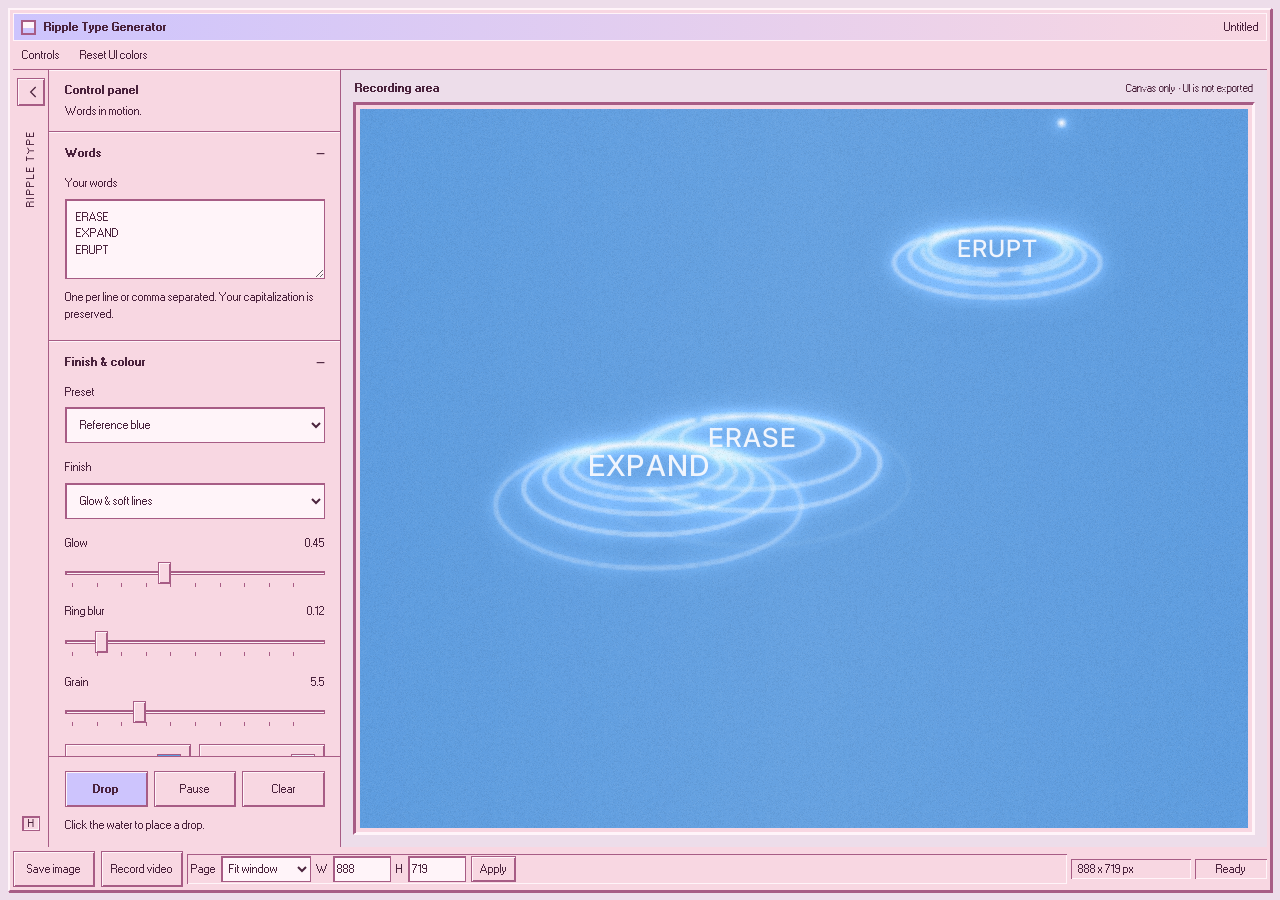
==== commit 92d83dfa: "Add Windows 98 theme and configurable recording pages Frame the exported canvas, add exact custom di" ====
--- a/index.html
+++ b/index.html
@@ -10,11 +10,22 @@
 <link rel="preconnect" href="https://fonts.gstatic.com" crossorigin>
 <link href="https://fonts.googleapis.com/css2?family=Anton&family=Bebas+Neue&family=IBM+Plex+Mono:wght@400;500&family=Inter:wght@400;500;600&family=Playfair+Display:wght@500;600;700&family=Poppins:wght@400;500;600&family=Space+Grotesk:wght@400;500;700&display=swap" rel="stylesheet">
 
-<link rel="stylesheet" href="styles.css">
+<link rel="preload" href="assets/fonts/ms-sans-serif/regular/font.woff2" as="font" type="font/woff2" crossorigin>
+<link rel="stylesheet" href="styles.css?v=win98-2">
 </head>
 <body>
 
-<canvas id="stage" aria-label="Animated word ripples. Click to place a drop."></canvas>
+<div id="appWindow" class="app-window">
+  <header class="title-bar">
+    <span class="app-icon" aria-hidden="true"></span>
+    <h1>Ripple Type Generator</h1>
+    <span class="document-name">Untitled</span>
+  </header>
+  <nav class="menu-bar" aria-label="Quick actions">
+    <button type="button" data-command="panelToggle">Controls</button>
+    <button type="button" data-command="btnUiReset">Reset UI colors</button>
+  </nav>
+  <div class="app-workspace">
 
 <aside id="controlRail" aria-label="Generator controls">
   <div class="rail-spine">
@@ -27,7 +38,7 @@
 
   <div id="panel">
     <header class="panel-head">
-      <h1>Ripple type</h1>
+      <h2>Control panel</h2>
       <p>Words in motion.</p>
     </header>
 
@@ -103,6 +114,7 @@
             <label for="fontFace">Typeface</label>
             <select id="fontFace">
               <option value="inter">Inter</option>
+              <option value="win98">Windows bitmap</option>
               <option value="poppins">Poppins</option>
               <option value="grotesk">Space Grotesk</option>
               <option value="bebas">Bebas Neue (all caps)</option>
@@ -113,8 +125,11 @@
           </div>
           <div class="sliders">
             <div class="slider"><label for="typeSize">Type size</label><input type="range" id="typeSize" min="0.4" max="2.2" step="0.02" value="1"><output for="typeSize"></output></div>
+            <div class="slider"><label for="kerning">Kerning</label><input type="range" id="kerning" min="-0.08" max="0.35" step="0.01" value="0" aria-describedby="kerningHint"><output for="kerning"></output></div>
             <div class="slider"><label for="typeTilt">Lay flat</label><input type="range" id="typeTilt" min="0" max="1" step="0.01" value="0"><output for="typeTilt"></output></div>
-          </div>
+            <div class="slider"><label for="textGlow">Text glow</label><input type="range" id="textGlow" min="0" max="1.2" step="0.01" value="0"><output for="textGlow"></output></div>
+          </div>
+          <p class="hint" id="kerningHint">Kerning adjusts letter spacing in em. Text glow is independent of ring glow.</p>
           <label class="check"><input type="checkbox" id="sharpType" checked>Keep words sharp</label>
           <div class="slider text-blur-control">
             <label for="textBlur">Text blur</label>
@@ -135,6 +150,22 @@
           <div class="slider"><label for="bow">Perspective bow</label><input type="range" id="bow" min="0" max="1" step="0.01" value="0.72"><output for="bow"></output></div>
         </div>
       </details>
+
+      <details class="control-group" id="uiPaletteGroup">
+        <summary>UI palette (temporary)</summary>
+        <div class="group-body">
+          <p class="hint palette-hint">Try colors for the interface. These never change the artwork or exports.</p>
+          <div class="ui-palette">
+            <label class="swatch">Window <input type="color" id="uiFace" value="#f8d7e2"></label>
+            <label class="swatch">Title bar <input type="color" id="uiTitle" value="#cdc4fd"></label>
+            <label class="swatch">Text <input type="color" id="uiText" value="#4b233d"></label>
+            <label class="swatch">Highlights <input type="color" id="uiHighlight" value="#fff4f9"></label>
+            <label class="swatch">Edges <input type="color" id="uiShadow" value="#a75c85"></label>
+            <label class="swatch">Desktop <input type="color" id="uiDesktop" value="#edddea"></label>
+          </div>
+          <button type="button" id="btnUiReset" class="theme-reset">Restore reference colors</button>
+        </div>
+      </details>
     </div>
 
     <footer class="rail-footer">
@@ -143,26 +174,62 @@
         <button type="button" id="btnPause" aria-pressed="false" title="Pause animation (Space)">Pause</button>
         <button type="button" id="btnClear" title="Clear the water (C)">Clear</button>
       </div>
-      <div class="buttons export-buttons">
-        <button type="button" id="btnPng">Save PNG</button>
-        <button type="button" id="btnRec" aria-pressed="false">Record video</button>
-      </div>
       <p class="hint">Click the water to place a drop.</p>
     </footer>
   </div>
 </aside>
 
-<div id="recDot" hidden><span></span>REC <em id="recTime">0:00</em></div>
-
-<script src="js/camera.js"></script>
-<script src="js/grain.js"></script>
-<script src="js/field.js"></script>
-<script src="js/ripple.js"></script>
-<script src="js/droplet.js"></script>
-<script src="js/blur.js"></script>
-<script src="js/render.js"></script>
-<script src="js/export.js"></script>
-<script src="js/controls.js"></script>
-<script src="js/main.js"></script>
+    <main id="stageWorkspace" aria-label="Recording workspace">
+      <div class="stage-heading">
+        <span id="recordingStatus">Recording area</span>
+        <div id="recDot" hidden><span></span>REC <em id="recTime">0:00</em></div>
+        <span>Canvas only &middot; UI is not exported</span>
+      </div>
+      <div id="canvasViewport">
+        <div id="recordingFrame">
+          <canvas id="stage" aria-label="Animated word ripples. Click inside this recording area to place a drop."></canvas>
+        </div>
+      </div>
+    </main>
+  </div>
+  <footer class="status-bar">
+    <div class="buttons status-actions">
+      <button type="button" id="btnPng">Save image</button>
+      <button type="button" id="btnRec" aria-pressed="false">Record video</button>
+    </div>
+    <form id="pageSizeForm" class="page-size-form" aria-label="Canvas size">
+      <fieldset id="pageSizeControls">
+        <legend class="sr-only">Canvas dimensions in pixels</legend>
+        <label for="pageRatio">Page</label>
+        <select id="pageRatio">
+          <option value="fit">Fit window</option>
+          <option value="16:9">16:9</option>
+          <option value="9:16">9:16</option>
+          <option value="4:4">4:4 (square)</option>
+          <option value="18:9">18:9</option>
+          <option value="custom">Custom</option>
+        </select>
+        <label for="pageWidth">W</label>
+        <input id="pageWidth" type="number" min="64" max="4096" step="1" value="1920" required aria-label="Canvas width in pixels" title="Canvas width: 64 to 4096 px">
+        <label for="pageHeight">H</label>
+        <input id="pageHeight" type="number" min="64" max="4096" step="1" value="1080" required aria-label="Canvas height in pixels" title="Canvas height: 64 to 4096 px">
+        <button type="submit">Apply</button>
+      </fieldset>
+    </form>
+    <output id="canvasDimensions" aria-label="Export resolution"></output>
+    <span id="captureStatus">Ready</span>
+  </footer>
+</div>
+
+<script src="js/camera.js?v=win98-2"></script>
+<script src="js/grain.js?v=win98-2"></script>
+<script src="js/field.js?v=win98-2"></script>
+<script src="js/ripple.js?v=win98-2"></script>
+<script src="js/droplet.js?v=win98-2"></script>
+<script src="js/blur.js?v=win98-2"></script>
+<script src="js/render.js?v=win98-2"></script>
+<script src="js/export.js?v=win98-2"></script>
+<script src="js/controls.js?v=win98-2"></script>
+<script src="js/main.js?v=win98-2"></script>
 </body>
 </html>
--- a/styles.css
+++ b/styles.css
@@ -1,12 +1,36 @@
+@font-face {
+  font-family: "Pixelated MS Sans Serif";
+  src: url("assets/fonts/ms-sans-serif/regular/font.woff2") format("woff2");
+  font-style: normal;
+  font-weight: 400;
+  font-display: swap;
+}
+
+@font-face {
+  font-family: "Pixelated MS Sans Serif";
+  src: url("assets/fonts/ms-sans-serif/bold/font.woff2") format("woff2");
+  font-style: normal;
+  font-weight: 700;
+  font-display: swap;
+}
+
 :root {
-  --mono: "IBM Plex Mono", ui-monospace, SFMono-Regular, Menlo, Consolas, monospace;
-  --ui: "Inter", system-ui, sans-serif;
-  --panel-bg: #0b0b0c;
-  --panel-line: #29292c;
-  --panel-fg: #f1f1ee;
-  --panel-dim: #a0a0a3;
-  --rail-spine: 44px;
+  --ui: "Pixelated MS Sans Serif", "MS Sans Serif", Tahoma, sans-serif;
+  --mono: var(--ui);
+  --ui-face: #f8d7e2;
+  --ui-title: #cdc4fd;
+  --ui-text: #4b233d;
+  --ui-highlight: #fff4f9;
+  --ui-shadow: #a75c85;
+  --ui-desktop: #edddea;
+  --panel-bg: var(--ui-face);
+  --panel-line: var(--ui-shadow);
+  --panel-fg: var(--ui-text);
+  --panel-dim: var(--ui-text);
+  --rail-spine: 36px;
   --rail-width: min(328px, calc(100vw - 32px));
+  --raised: inset 1px 1px 0 var(--ui-highlight), inset -1px -1px 0 var(--ui-shadow);
+  --sunken: inset 1px 1px 0 var(--ui-shadow), inset -1px -1px 0 var(--ui-highlight);
 }
 
 * { box-sizing: border-box; }
@@ -16,32 +40,80 @@
   margin: 0;
   height: 100%;
   overflow: hidden;
-  background: #5e9de0;
-}
-
-#stage {
-  display: block;
-  width: 100vw;
-  height: 100vh;
-  height: 100dvh;
-  touch-action: none;
-  cursor: crosshair;
-}
+  background: var(--ui-desktop);
+}
+
+body { padding: 8px; font-family: var(--ui); color: var(--ui-text); }
+
+.app-window {
+  height: 100%;
+  display: flex;
+  flex-direction: column;
+  min-height: 0;
+  padding: 3px;
+  border: 2px solid;
+  border-color: var(--ui-highlight) var(--ui-shadow) var(--ui-shadow) var(--ui-highlight);
+  background: var(--ui-face);
+  box-shadow: 1px 1px 0 var(--ui-shadow);
+}
+
+.title-bar {
+  display: flex;
+  align-items: center;
+  flex: none;
+  gap: 8px;
+  min-height: 28px;
+  padding: 3px 7px;
+  background: linear-gradient(90deg, var(--ui-title), var(--ui-face));
+  border: 1px solid var(--ui-highlight);
+}
+
+.title-bar h1 { margin: 0; font-size: 11px; font-weight: bold; }
+.document-name { margin-left: auto; font-size: 11px; }
+.app-icon { width: 15px; height: 15px; background: var(--ui-highlight); border: 2px solid var(--ui-shadow); box-shadow: inset 0 -5px var(--ui-title); }
+.menu-bar { display: flex; flex: none; gap: 2px; padding: 3px 0; flex-wrap: wrap; }
+.menu-bar button { border: 1px solid transparent; background: transparent; color: var(--ui-text); padding: 4px 8px; font: 11px var(--ui); cursor: pointer; }
+.menu-bar button:hover { border-color: var(--ui-highlight) var(--ui-shadow) var(--ui-shadow) var(--ui-highlight); }
+.menu-bar button:active { box-shadow: var(--sunken); }
+.app-workspace { flex: 1; display: flex; min-width: 0; min-height: 0; border-top: 1px solid var(--ui-shadow); }
+
+#stageWorkspace { flex: 1; min-width: 0; min-height: 0; display: flex; flex-direction: column; padding: 12px; background: var(--ui-desktop); }
+.stage-heading { display: flex; align-items: center; gap: 12px; flex-wrap: wrap; padding: 0 2px 8px; font: 11px var(--ui); }
+.stage-heading > span:last-child { margin-left: auto; font-size: 10px; }
+#recordingStatus { font-weight: bold; }
+#canvasViewport { flex: 1; min-width: 0; min-height: 0; display: grid; place-items: center; overflow: hidden; }
+#recordingFrame { padding: 5px; border: 2px solid; border-color: var(--ui-shadow) var(--ui-highlight) var(--ui-highlight) var(--ui-shadow); background: var(--ui-face); box-shadow: var(--sunken); }
+#stage { display: block; touch-action: none; cursor: crosshair; background: #5e9de0; }
+.is-recording #recordingFrame { outline: 2px solid #bd284c; outline-offset: -1px; }
+
+.status-bar { display: flex; flex: none; align-items: center; flex-wrap: wrap; gap: 4px; padding-top: 4px; font: 11px var(--ui); }
+.status-bar > * { min-width: 0; padding: 4px 7px; box-shadow: var(--sunken); white-space: nowrap; overflow: hidden; text-overflow: ellipsis; }
+.status-bar .status-actions { padding: 0; box-shadow: none; min-width: 170px; }
+.status-actions button { min-height: 30px; padding: 5px 8px; white-space: nowrap; }
+.status-bar .page-size-form { padding: 2px 4px; flex: 1; overflow: visible; }
+.page-size-form fieldset { display: flex; flex-wrap: wrap; align-items: center; gap: 5px; min-width: 0; margin: 0; padding: 0; border: 0; }
+.page-size-form select { width: 90px; min-height: 26px; padding: 3px; font-size: 11px; }
+.page-size-form input { width: 58px; height: 26px; padding: 3px; border: 1px solid var(--ui-shadow); background: var(--ui-highlight); color: var(--ui-text); font: 11px var(--ui); box-shadow: var(--sunken); }
+.page-size-form button { height: 26px; padding: 3px 8px; border: 1px solid var(--ui-shadow); background: var(--ui-face); color: var(--ui-text); font: 11px var(--ui); box-shadow: var(--raised); cursor: pointer; }
+.page-size-form button:active { box-shadow: var(--sunken); }
+.page-size-form fieldset:disabled { opacity: 0.55; }
+.sr-only { position: absolute; width: 1px; height: 1px; overflow: hidden; clip-path: inset(50%); white-space: nowrap; }
+#canvasDimensions { min-width: 120px; font-variant-numeric: tabular-nums; }
+#captureStatus { min-width: 72px; text-align: center; }
 
 /* The slim spine remains accessible when the controls are collapsed. */
 #controlRail {
-  position: fixed;
-  inset: 0 auto 0 0;
+  position: relative;
   width: var(--rail-width);
+  flex: none;
   display: flex;
   overflow: hidden;
   border-right: 1px solid var(--panel-line);
   background: var(--panel-bg);
   color: var(--panel-fg);
-  color-scheme: dark;
-  font: 12px/1.5 var(--ui);
+  color-scheme: light;
+  font: 11px/1.5 var(--ui);
   z-index: 10;
-  transition: width 180ms ease;
 }
 
 #controlRail.collapsed { width: var(--rail-spine); }
@@ -62,16 +134,18 @@
   display: grid;
   place-items: center;
   flex: none;
-  width: 40px;
-  height: 40px;
-  border: 0;
-  border-radius: 5px;
-  background: transparent;
+  width: 28px;
+  height: 28px;
+  border: 1px solid var(--ui-shadow);
+  border-radius: 0;
+  background: var(--ui-face);
+  box-shadow: var(--raised);
   color: var(--panel-fg);
   cursor: pointer;
 }
 
-#panelToggle:hover { background: #222225; }
+#panelToggle:hover { background: var(--ui-highlight); }
+#panelToggle:active { box-shadow: var(--sunken); }
 #panelToggle svg { width: 20px; height: 20px; fill: none; stroke: currentColor; stroke-width: 1.5; }
 .collapsed #panelToggle svg { transform: rotate(180deg); }
 
@@ -86,7 +160,8 @@
 .rail-spine kbd {
   margin-top: auto;
   border: 1px solid var(--panel-line);
-  border-radius: 4px;
+  border-radius: 0;
+  box-shadow: var(--sunken);
   padding: 1px 5px;
   font: 10px var(--mono);
   color: var(--panel-dim);
@@ -99,8 +174,8 @@
   min-height: 0;
 }
 
-.panel-head { flex: none; padding: 20px 18px 18px; border-bottom: 1px solid var(--panel-line); }
-.panel-head h1 { margin: 0; font-size: 19px; font-weight: 500; letter-spacing: -0.04em; }
+.panel-head { flex: none; padding: 12px 16px; border-bottom: 1px solid var(--panel-line); box-shadow: inset 0 1px var(--ui-highlight); }
+.panel-head h2 { margin: 0; font-size: 11px; font-weight: bold; }
 .panel-head p { margin: 4px 0 0; color: var(--panel-dim); font-size: 11px; }
 
 .panel-body {
@@ -109,19 +184,18 @@
   overflow-y: auto;
   overscroll-behavior: contain;
   scrollbar-width: thin;
-  scrollbar-color: #414145 transparent;
-}
-
-.control-group { border-bottom: 1px solid var(--panel-line); }
+  scrollbar-color: var(--ui-shadow) var(--ui-face);
+}
+
+.control-group { border-bottom: 1px solid var(--panel-line); box-shadow: inset 0 1px var(--ui-highlight); }
 .control-group summary {
   display: flex;
   align-items: center;
   justify-content: space-between;
   list-style: none;
-  padding: 15px 18px;
+  padding: 12px 16px;
   font-size: 11px;
-  font-weight: 500;
-  letter-spacing: 0.025em;
+  font-weight: bold;
   cursor: pointer;
   user-select: none;
 }
@@ -129,8 +203,8 @@
 .control-group summary::-webkit-details-marker { display: none; }
 .control-group summary::after { content: "+"; font: 16px var(--mono); color: var(--panel-dim); }
 .control-group[open] > summary::after { content: "\2212"; }
-.control-group summary:hover { background: #151517; }
-.group-body { padding: 0 18px 18px; }
+.control-group summary:hover { background: var(--ui-highlight); }
+.group-body { padding: 0 16px 16px; }
 .field { margin-bottom: 16px; }
 .field label, .field-label { display: block; margin-bottom: 7px; color: var(--panel-dim); font-size: 11px; }
 
@@ -138,19 +212,20 @@
   display: block;
   width: 100%;
   border: 1px solid var(--panel-line);
-  border-radius: 5px;
-  background: #171719;
-  color: var(--panel-fg);
-  font: 12px/1.5 var(--ui);
+  border-radius: 0;
+  box-shadow: var(--sunken);
+  background: var(--ui-highlight);
+  color: var(--panel-fg);
+  font: 11px/1.5 var(--ui);
   padding: 9px 10px;
 }
 
 textarea { min-height: 80px; max-height: 240px; resize: vertical; }
 select { min-height: 36px; cursor: pointer; }
-.hint { margin: 10px 0 0; color: var(--panel-dim); font-size: 10px; line-height: 1.6; }
+.hint { margin: 10px 0 0; color: var(--panel-dim); font-size: 11px; line-height: 1.6; }
 
 /* Native range inputs retain keyboard/touch behavior; only their tracks are styled. */
-.sliders { display: flex; flex-direction: column; gap: 18px; }
+.sliders { display: flex; flex-direction: column; gap: 16px; }
 .grain-control, .text-blur-control { margin-top: 18px; }
 
 .slider {
@@ -170,7 +245,6 @@
 }
 
 input[type="range"] {
-  --range-fill: 0%;
   appearance: none;
   -webkit-appearance: none;
   grid-area: 2 / 1 / 3 / -1;
@@ -178,36 +252,40 @@
   width: 100%;
   height: 28px;
   margin: 0;
-  background: transparent;
+  background: repeating-linear-gradient(90deg, var(--ui-shadow) 0 1px, transparent 1px 10%) 7px bottom / calc(100% - 14px) 4px no-repeat;
   cursor: ew-resize;
 }
 
 input[type="range"]::-webkit-slider-runnable-track {
-  height: 26px;
-  border-radius: 3px;
-  background:
-    repeating-linear-gradient(90deg, transparent 0 7px, var(--panel-bg) 7px 9px),
-    linear-gradient(90deg, var(--panel-fg) var(--range-fill), #38383b var(--range-fill));
+  height: 4px;
+  border-radius: 0;
+  border: 1px solid var(--ui-shadow);
+  box-shadow: var(--sunken);
+  background: var(--ui-highlight);
 }
 
 input[type="range"]::-webkit-slider-thumb {
   -webkit-appearance: none;
-  width: 1px;
-  height: 26px;
-  margin-top: 0;
-  border: 0;
-  background: transparent;
+  width: 13px;
+  height: 22px;
+  margin-top: -10px;
+  border: 1px solid var(--ui-shadow);
+  border-radius: 0;
+  box-shadow: var(--raised);
+  background: var(--ui-face);
 }
 
 input[type="range"]::-moz-range-track {
-  height: 26px;
-  border-radius: 3px;
-  background:
-    repeating-linear-gradient(90deg, transparent 0 7px, var(--panel-bg) 7px 9px),
-    linear-gradient(90deg, var(--panel-fg) var(--range-fill), #38383b var(--range-fill));
-}
-
-input[type="range"]::-moz-range-thumb { width: 1px; height: 26px; border: 0; background: transparent; }
+  height: 4px;
+  border-radius: 0;
+  border: 1px solid var(--ui-shadow);
+  box-shadow: var(--sunken);
+  background: var(--ui-highlight);
+}
+
+input[type="range"]::-moz-range-thumb { width: 13px; height: 22px; border: 1px solid var(--ui-shadow); border-radius: 0; background: var(--ui-face); box-shadow: var(--raised); }
+input[type="range"]:active::-webkit-slider-thumb { box-shadow: var(--sunken); }
+input[type="range"]:active::-moz-range-thumb { box-shadow: var(--sunken); }
 .slider.is-disabled { opacity: 0.4; }
 input[type="range"]:disabled { cursor: not-allowed; }
 .slider:focus-within output { color: var(--panel-fg); }
@@ -224,7 +302,8 @@
   gap: 8px;
   padding: 9px;
   border: 1px solid var(--panel-line);
-  border-radius: 5px;
+  border-radius: 0;
+  box-shadow: var(--raised);
   font-size: 11px;
   color: var(--panel-dim);
   cursor: pointer;
@@ -232,7 +311,13 @@
 
 input[type="color"] { width: 24px; height: 22px; padding: 0; border: 0; background: transparent; cursor: pointer; }
 input[type="color"]::-webkit-color-swatch-wrapper { padding: 0; }
-input[type="color"]::-webkit-color-swatch, input[type="color"]::-moz-color-swatch { border: 0; border-radius: 3px; }
+input[type="color"]::-webkit-color-swatch { border: 1px solid var(--ui-shadow); border-radius: 0; }
+input[type="color"]::-moz-color-swatch { border: 1px solid var(--ui-shadow); border-radius: 0; }
+.ui-palette { display: grid; grid-template-columns: 1fr 1fr; gap: 7px; margin-top: 12px; }
+.ui-palette .swatch { font-size: 10px; padding: 6px; }
+.palette-hint { margin-top: 0; }
+.theme-reset { width: 100%; min-height: 32px; margin-top: 12px; border: 1px solid var(--ui-shadow); border-radius: 0; background: var(--ui-face); color: var(--ui-text); box-shadow: var(--raised); cursor: pointer; font: 11px var(--ui); }
+.theme-reset:active { box-shadow: var(--sunken); }
 
 .rail-footer { flex: none; padding: 14px 16px 12px; border-top: 1px solid var(--panel-line); }
 .buttons { display: flex; gap: 6px; }
@@ -243,35 +328,30 @@
   min-height: 36px;
   padding: 7px 5px;
   border: 1px solid var(--panel-line);
-  border-radius: 5px;
-  background: #171719;
+  border-radius: 0;
+  box-shadow: var(--raised);
+  background: var(--ui-face);
   color: var(--panel-fg);
   font: 11px var(--ui);
   cursor: pointer;
 }
 
-.buttons button:hover { background: #29292c; border-color: #5b5b60; }
-.buttons .primary { background: var(--panel-fg); color: var(--panel-bg); border-color: var(--panel-fg); }
-.buttons .primary:hover { background: #d7d7d3; }
-.buttons button.active { border-color: #d7d7d3; }
+.buttons button:hover { background: var(--ui-highlight); }
+.buttons .primary { background: var(--ui-title); color: var(--ui-text); font-weight: bold; }
+.buttons .primary:hover { background: var(--ui-highlight); }
+.buttons button.active, .buttons button:active { box-shadow: var(--sunken); }
 #btnRec.active { background: #a52828; border-color: #db6666; color: white; }
 
-#controlRail :is(button, summary, input, textarea, select):focus-visible {
-  outline: 2px solid var(--panel-fg);
-  outline-offset: 3px;
+#appWindow :is(button, summary, input, textarea, select):focus-visible {
+  outline: 1px dotted var(--ui-text);
+  outline-offset: -3px;
 }
 
 #recDot {
-  position: fixed;
-  top: 16px;
-  right: 16px;
   display: flex;
   align-items: center;
   gap: 8px;
-  padding: 8px 12px;
-  background: var(--panel-bg);
-  border: 1px solid var(--panel-line);
-  border-radius: 5px;
+  padding: 0;
   color: var(--panel-fg);
   font: 11px var(--mono);
   z-index: 12;
@@ -282,6 +362,17 @@
 @keyframes pulse { 50% { opacity: 0.3; } }
 
 @media (max-width: 600px) {
+  body { padding: 3px; }
+  #stageWorkspace { padding: 6px; }
+  .stage-heading > span:last-child { display: none; }
+  .title-bar h1 { font-size: 11px; }
+  .document-name { display: none; }
+  .menu-bar button { font-size: 11px; padding: 4px 5px; }
+  .app-workspace { position: relative; }
+  #controlRail { position: absolute; inset: 0 auto 0 0; max-width: calc(100% - 24px); z-index: 10; }
+  #stageWorkspace { margin-left: var(--rail-spine); }
+  .status-bar .page-size-form { flex-basis: 100%; order: 2; }
+  #canvasDimensions { flex: 1; }
   .panel-head { padding-top: 14px; padding-bottom: 12px; }
   .rail-footer { padding-bottom: max(12px, env(safe-area-inset-bottom)); }
 }
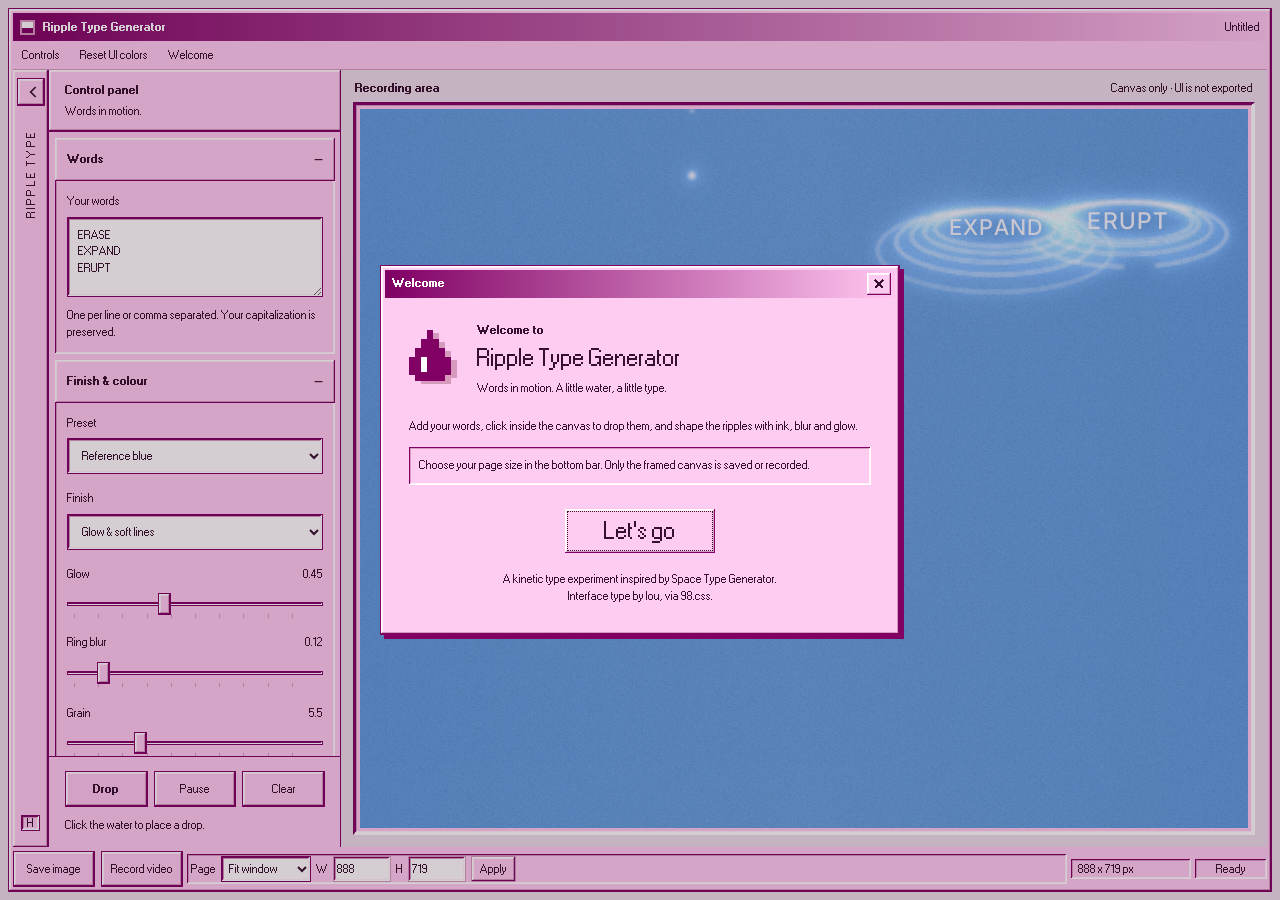
==== commit e91f6d8c: "Refine 3D bevels and add a welcome window Match the reference pink/plum treatment with four independ" ====
--- a/index.html
+++ b/index.html
@@ -11,7 +11,7 @@
 <link href="https://fonts.googleapis.com/css2?family=Anton&family=Bebas+Neue&family=IBM+Plex+Mono:wght@400;500&family=Inter:wght@400;500;600&family=Playfair+Display:wght@500;600;700&family=Poppins:wght@400;500;600&family=Space+Grotesk:wght@400;500;700&display=swap" rel="stylesheet">
 
 <link rel="preload" href="assets/fonts/ms-sans-serif/regular/font.woff2" as="font" type="font/woff2" crossorigin>
-<link rel="stylesheet" href="styles.css?v=win98-2">
+<link rel="stylesheet" href="styles.css?v=welcome-1">
 </head>
 <body>
 
@@ -24,6 +24,7 @@
   <nav class="menu-bar" aria-label="Quick actions">
     <button type="button" data-command="panelToggle">Controls</button>
     <button type="button" data-command="btnUiReset">Reset UI colors</button>
+    <button type="button" id="btnWelcome">Welcome</button>
   </nav>
   <div class="app-workspace">
 
@@ -156,13 +157,18 @@
         <div class="group-body">
           <p class="hint palette-hint">Try colors for the interface. These never change the artwork or exports.</p>
           <div class="ui-palette">
-            <label class="swatch">Window <input type="color" id="uiFace" value="#f8d7e2"></label>
-            <label class="swatch">Title bar <input type="color" id="uiTitle" value="#cdc4fd"></label>
-            <label class="swatch">Text <input type="color" id="uiText" value="#4b233d"></label>
-            <label class="swatch">Highlights <input type="color" id="uiHighlight" value="#fff4f9"></label>
-            <label class="swatch">Edges <input type="color" id="uiShadow" value="#a75c85"></label>
+            <label class="swatch">Window <input type="color" id="uiFace" value="#ffccf1"></label>
+            <label class="swatch">Title start <input type="color" id="uiTitle" value="#800064"></label>
+            <label class="swatch">Title end <input type="color" id="uiTitleEnd" value="#ffc7f0"></label>
+            <label class="swatch">Title text <input type="color" id="uiTitleText" value="#ffffff"></label>
+            <label class="swatch">Text <input type="color" id="uiText" value="#35112d"></label>
+            <label class="swatch">Light edge <input type="color" id="uiHighlight" value="#ffffff"></label>
+            <label class="swatch">Inner light <input type="color" id="uiEdgeLight" value="#fff0fa"></label>
+            <label class="swatch">Inner shadow <input type="color" id="uiShadow" value="#d69abc"></label>
+            <label class="swatch">Dark edge <input type="color" id="uiEdgeDark" value="#800064"></label>
             <label class="swatch">Desktop <input type="color" id="uiDesktop" value="#edddea"></label>
           </div>
+          <p class="hint">The four edge colors define the raised and recessed 3D borders throughout the UI.</p>
           <button type="button" id="btnUiReset" class="theme-reset">Restore reference colors</button>
         </div>
       </details>
@@ -221,6 +227,35 @@
   </footer>
 </div>
 
+<dialog id="welcomeDialog" class="welcome-dialog" aria-labelledby="welcomeTitle" aria-describedby="welcomeDescription">
+  <header class="title-bar welcome-title-bar">
+    <span>Welcome</span>
+    <button type="button" id="welcomeClose" class="window-close" aria-label="Close welcome">
+      <svg viewBox="0 0 12 12" aria-hidden="true" shape-rendering="crispEdges"><path d="m2 2 8 8m0-8-8 8"/></svg>
+    </button>
+  </header>
+  <div class="welcome-body">
+    <div class="welcome-intro">
+      <svg class="welcome-icon" viewBox="0 0 32 40" aria-hidden="true" shape-rendering="crispEdges">
+        <path d="M16 2h4v6h4v6h4v6h4v12h-4v4H8v-4H4V20h4v-6h4V8h4z" class="icon-shadow"/>
+        <path d="M12 0h4v6h4v6h4v6h4v12h-4v4H4v-4H0V18h4v-6h4V6h4z" class="icon-ink"/>
+        <path d="M8 18h4v10H8z" class="icon-light"/>
+      </svg>
+      <div>
+        <p class="welcome-eyebrow">Welcome to</p>
+        <h2 id="welcomeTitle">Ripple Type Generator</h2>
+        <p class="welcome-tagline">Words in motion. A little water, a little type.</p>
+      </div>
+    </div>
+    <p id="welcomeDescription">Add your words, click inside the canvas to drop them, and shape the ripples with ink, blur and glow.</p>
+    <p class="welcome-note">Choose your page size in the bottom bar. Only the framed canvas is saved or recorded.</p>
+    <form method="dialog" class="welcome-actions">
+      <button id="welcomeStart" value="start" autofocus>Let's go</button>
+    </form>
+    <p class="welcome-byline">A kinetic type experiment inspired by Space Type Generator.<br>Interface type by lou, via 98.css.</p>
+  </div>
+</dialog>
+
 <script src="js/camera.js?v=win98-2"></script>
 <script src="js/grain.js?v=win98-2"></script>
 <script src="js/field.js?v=win98-2"></script>
@@ -229,7 +264,7 @@
 <script src="js/blur.js?v=win98-2"></script>
 <script src="js/render.js?v=win98-2"></script>
 <script src="js/export.js?v=win98-2"></script>
-<script src="js/controls.js?v=win98-2"></script>
+<script src="js/controls.js?v=welcome-1"></script>
 <script src="js/main.js?v=win98-2"></script>
 </body>
 </html>
--- a/styles.css
+++ b/styles.css
@@ -17,20 +17,32 @@
 :root {
   --ui: "Pixelated MS Sans Serif", "MS Sans Serif", Tahoma, sans-serif;
   --mono: var(--ui);
-  --ui-face: #f8d7e2;
-  --ui-title: #cdc4fd;
-  --ui-text: #4b233d;
-  --ui-highlight: #fff4f9;
-  --ui-shadow: #a75c85;
+  --ui-face: #ffccf1;
+  --ui-title: #800064;
+  --ui-title-end: #ffc7f0;
+  --ui-title-text: #ffffff;
+  --ui-text: #35112d;
+  --ui-highlight: #ffffff;
+  --ui-edge-light: #fff0fa;
+  --ui-shadow: #d69abc;
+  --ui-edge-dark: #800064;
   --ui-desktop: #edddea;
   --panel-bg: var(--ui-face);
-  --panel-line: var(--ui-shadow);
+  --panel-line: var(--ui-edge-dark);
   --panel-fg: var(--ui-text);
   --panel-dim: var(--ui-text);
   --rail-spine: 36px;
   --rail-width: min(328px, calc(100vw - 32px));
-  --raised: inset 1px 1px 0 var(--ui-highlight), inset -1px -1px 0 var(--ui-shadow);
-  --sunken: inset 1px 1px 0 var(--ui-shadow), inset -1px -1px 0 var(--ui-highlight);
+  --raised:
+    inset -1px -1px 0 var(--ui-edge-dark),
+    inset 1px 1px 0 var(--ui-highlight),
+    inset -2px -2px 0 var(--ui-shadow),
+    inset 2px 2px 0 var(--ui-edge-light);
+  --sunken:
+    inset -1px -1px 0 var(--ui-highlight),
+    inset 1px 1px 0 var(--ui-edge-dark),
+    inset -2px -2px 0 var(--ui-edge-light),
+    inset 2px 2px 0 var(--ui-shadow);
 }
 
 * { box-sizing: border-box; }
@@ -50,11 +62,10 @@
   display: flex;
   flex-direction: column;
   min-height: 0;
-  padding: 3px;
-  border: 2px solid;
-  border-color: var(--ui-highlight) var(--ui-shadow) var(--ui-shadow) var(--ui-highlight);
+  padding: 4px;
+  border: 1px solid var(--ui-edge-dark);
   background: var(--ui-face);
-  box-shadow: 1px 1px 0 var(--ui-shadow);
+  box-shadow: var(--raised);
 }
 
 .title-bar {
@@ -64,25 +75,26 @@
   gap: 8px;
   min-height: 28px;
   padding: 3px 7px;
-  background: linear-gradient(90deg, var(--ui-title), var(--ui-face));
-  border: 1px solid var(--ui-highlight);
+  background: linear-gradient(90deg, var(--ui-title), var(--ui-title-end));
+  color: var(--ui-title-text);
+  border: 0;
 }
 
 .title-bar h1 { margin: 0; font-size: 11px; font-weight: bold; }
-.document-name { margin-left: auto; font-size: 11px; }
+.document-name { margin-left: auto; color: var(--ui-text); font-size: 11px; }
 .app-icon { width: 15px; height: 15px; background: var(--ui-highlight); border: 2px solid var(--ui-shadow); box-shadow: inset 0 -5px var(--ui-title); }
 .menu-bar { display: flex; flex: none; gap: 2px; padding: 3px 0; flex-wrap: wrap; }
 .menu-bar button { border: 1px solid transparent; background: transparent; color: var(--ui-text); padding: 4px 8px; font: 11px var(--ui); cursor: pointer; }
-.menu-bar button:hover { border-color: var(--ui-highlight) var(--ui-shadow) var(--ui-shadow) var(--ui-highlight); }
+.menu-bar button:hover { border-color: var(--ui-highlight) var(--ui-edge-dark) var(--ui-edge-dark) var(--ui-highlight); box-shadow: var(--raised); }
 .menu-bar button:active { box-shadow: var(--sunken); }
 .app-workspace { flex: 1; display: flex; min-width: 0; min-height: 0; border-top: 1px solid var(--ui-shadow); }
 
 #stageWorkspace { flex: 1; min-width: 0; min-height: 0; display: flex; flex-direction: column; padding: 12px; background: var(--ui-desktop); }
 .stage-heading { display: flex; align-items: center; gap: 12px; flex-wrap: wrap; padding: 0 2px 8px; font: 11px var(--ui); }
-.stage-heading > span:last-child { margin-left: auto; font-size: 10px; }
+.stage-heading > span:last-child { margin-left: auto; font-size: 11px; }
 #recordingStatus { font-weight: bold; }
 #canvasViewport { flex: 1; min-width: 0; min-height: 0; display: grid; place-items: center; overflow: hidden; }
-#recordingFrame { padding: 5px; border: 2px solid; border-color: var(--ui-shadow) var(--ui-highlight) var(--ui-highlight) var(--ui-shadow); background: var(--ui-face); box-shadow: var(--sunken); }
+#recordingFrame { padding: 5px; border: 2px solid; border-color: var(--ui-edge-dark) var(--ui-highlight) var(--ui-highlight) var(--ui-edge-dark); background: var(--ui-face); box-shadow: var(--sunken); }
 #stage { display: block; touch-action: none; cursor: crosshair; background: #5e9de0; }
 .is-recording #recordingFrame { outline: 2px solid #bd284c; outline-offset: -1px; }
 
@@ -126,6 +138,7 @@
   gap: 24px;
   padding: 8px 0 16px;
   border-right: 1px solid var(--panel-line);
+  box-shadow: var(--raised);
 }
 
 .rail-spine, #panel { flex-direction: column; }
@@ -136,7 +149,7 @@
   flex: none;
   width: 28px;
   height: 28px;
-  border: 1px solid var(--ui-shadow);
+  border: 1px solid var(--ui-edge-dark);
   border-radius: 0;
   background: var(--ui-face);
   box-shadow: var(--raised);
@@ -146,13 +159,13 @@
 
 #panelToggle:hover { background: var(--ui-highlight); }
 #panelToggle:active { box-shadow: var(--sunken); }
-#panelToggle svg { width: 20px; height: 20px; fill: none; stroke: currentColor; stroke-width: 1.5; }
+#panelToggle svg { width: 20px; height: 20px; fill: none; stroke: currentColor; stroke-width: 2; }
 .collapsed #panelToggle svg { transform: rotate(180deg); }
 
 .rail-brand {
   writing-mode: vertical-rl;
   transform: rotate(180deg);
-  font: 10px var(--mono);
+  font: 11px var(--mono);
   letter-spacing: 0.2em;
   color: var(--panel-dim);
 }
@@ -163,7 +176,7 @@
   border-radius: 0;
   box-shadow: var(--sunken);
   padding: 1px 5px;
-  font: 10px var(--mono);
+  font: 11px var(--mono);
   color: var(--panel-dim);
 }
 
@@ -174,37 +187,39 @@
   min-height: 0;
 }
 
-.panel-head { flex: none; padding: 12px 16px; border-bottom: 1px solid var(--panel-line); box-shadow: inset 0 1px var(--ui-highlight); }
+.panel-head { flex: none; padding: 12px 16px; border-bottom: 1px solid var(--panel-line); box-shadow: var(--raised); }
 .panel-head h2 { margin: 0; font-size: 11px; font-weight: bold; }
 .panel-head p { margin: 4px 0 0; color: var(--panel-dim); font-size: 11px; }
 
 .panel-body {
   min-height: 0;
   flex: 1;
+  padding: 6px;
   overflow-y: auto;
   overscroll-behavior: contain;
   scrollbar-width: thin;
   scrollbar-color: var(--ui-shadow) var(--ui-face);
 }
 
-.control-group { border-bottom: 1px solid var(--panel-line); box-shadow: inset 0 1px var(--ui-highlight); }
+.control-group { margin-bottom: 6px; box-shadow: var(--sunken); }
 .control-group summary {
   display: flex;
   align-items: center;
   justify-content: space-between;
   list-style: none;
-  padding: 12px 16px;
+  padding: 12px;
   font-size: 11px;
   font-weight: bold;
   cursor: pointer;
   user-select: none;
+  box-shadow: var(--raised);
 }
 
 .control-group summary::-webkit-details-marker { display: none; }
 .control-group summary::after { content: "+"; font: 16px var(--mono); color: var(--panel-dim); }
 .control-group[open] > summary::after { content: "\2212"; }
 .control-group summary:hover { background: var(--ui-highlight); }
-.group-body { padding: 0 16px 16px; }
+.group-body { padding: 12px; }
 .field { margin-bottom: 16px; }
 .field label, .field-label { display: block; margin-bottom: 7px; color: var(--panel-dim); font-size: 11px; }
 
@@ -259,7 +274,7 @@
 input[type="range"]::-webkit-slider-runnable-track {
   height: 4px;
   border-radius: 0;
-  border: 1px solid var(--ui-shadow);
+  border: 1px solid var(--ui-edge-dark);
   box-shadow: var(--sunken);
   background: var(--ui-highlight);
 }
@@ -269,7 +284,7 @@
   width: 13px;
   height: 22px;
   margin-top: -10px;
-  border: 1px solid var(--ui-shadow);
+  border: 1px solid var(--ui-edge-dark);
   border-radius: 0;
   box-shadow: var(--raised);
   background: var(--ui-face);
@@ -278,12 +293,12 @@
 input[type="range"]::-moz-range-track {
   height: 4px;
   border-radius: 0;
-  border: 1px solid var(--ui-shadow);
+  border: 1px solid var(--ui-edge-dark);
   box-shadow: var(--sunken);
   background: var(--ui-highlight);
 }
 
-input[type="range"]::-moz-range-thumb { width: 13px; height: 22px; border: 1px solid var(--ui-shadow); border-radius: 0; background: var(--ui-face); box-shadow: var(--raised); }
+input[type="range"]::-moz-range-thumb { width: 13px; height: 22px; border: 1px solid var(--ui-edge-dark); border-radius: 0; background: var(--ui-face); box-shadow: var(--raised); }
 input[type="range"]:active::-webkit-slider-thumb { box-shadow: var(--sunken); }
 input[type="range"]:active::-moz-range-thumb { box-shadow: var(--sunken); }
 .slider.is-disabled { opacity: 0.4; }
@@ -314,7 +329,7 @@
 input[type="color"]::-webkit-color-swatch { border: 1px solid var(--ui-shadow); border-radius: 0; }
 input[type="color"]::-moz-color-swatch { border: 1px solid var(--ui-shadow); border-radius: 0; }
 .ui-palette { display: grid; grid-template-columns: 1fr 1fr; gap: 7px; margin-top: 12px; }
-.ui-palette .swatch { font-size: 10px; padding: 6px; }
+.ui-palette .swatch { font-size: 11px; padding: 6px; }
 .palette-hint { margin-top: 0; }
 .theme-reset { width: 100%; min-height: 32px; margin-top: 12px; border: 1px solid var(--ui-shadow); border-radius: 0; background: var(--ui-face); color: var(--ui-text); box-shadow: var(--raised); cursor: pointer; font: 11px var(--ui); }
 .theme-reset:active { box-shadow: var(--sunken); }
@@ -337,12 +352,13 @@
 }
 
 .buttons button:hover { background: var(--ui-highlight); }
-.buttons .primary { background: var(--ui-title); color: var(--ui-text); font-weight: bold; }
+.buttons .primary { background: var(--ui-title-end); color: var(--ui-text); font-weight: bold; }
 .buttons .primary:hover { background: var(--ui-highlight); }
 .buttons button.active, .buttons button:active { box-shadow: var(--sunken); }
 #btnRec.active { background: #a52828; border-color: #db6666; color: white; }
 
-#appWindow :is(button, summary, input, textarea, select):focus-visible {
+#appWindow :is(button, summary, input, textarea, select):focus-visible,
+.welcome-dialog :is(button, a):focus-visible {
   outline: 1px dotted var(--ui-text);
   outline-offset: -3px;
 }
@@ -360,6 +376,41 @@
 #recDot span { width: 7px; height: 7px; border-radius: 50%; background: #ef5656; animation: pulse 1s infinite; }
 #recDot em { font-style: normal; color: var(--panel-dim); }
 @keyframes pulse { 50% { opacity: 0.3; } }
+
+.welcome-dialog {
+  width: min(520px, calc(100vw - 24px));
+  max-height: calc(100vh - 24px);
+  max-height: calc(100dvh - 24px);
+  padding: 4px;
+  overflow: auto;
+  border: 1px solid var(--ui-edge-dark);
+  border-radius: 0;
+  background: var(--ui-face);
+  color: var(--ui-text);
+  box-shadow: var(--raised), 4px 4px 0 var(--ui-edge-dark);
+  font: 11px/1.6 var(--ui);
+}
+
+.welcome-dialog::backdrop { background: rgba(40, 13, 34, 0.2); }
+.welcome-title-bar { justify-content: space-between; padding: 3px 4px 3px 7px; font-weight: 700; }
+.window-close { display: grid; place-items: center; width: 24px; height: 22px; padding: 4px; border: 0; background: var(--ui-face); color: var(--ui-text); box-shadow: var(--raised); cursor: pointer; }
+.window-close svg { width: 12px; height: 12px; stroke: currentColor; stroke-width: 2; }
+.window-close:active { box-shadow: var(--sunken); }
+.welcome-body { padding: 24px; }
+.welcome-intro { display: flex; align-items: center; gap: 20px; margin-bottom: 20px; }
+.welcome-icon { width: 48px; height: 60px; flex: none; }
+.icon-shadow { fill: var(--ui-shadow); }
+.icon-ink { fill: var(--ui-edge-dark); }
+.icon-light { fill: var(--ui-highlight); }
+.welcome-eyebrow { margin: 0 0 4px; font-weight: 700; }
+.welcome-intro h2 { margin: 0; font: 400 22px/1.3 var(--ui); }
+.welcome-tagline { margin: 8px 0 0; }
+#welcomeDescription { margin: 0 0 12px; }
+.welcome-note { margin: 0; padding: 10px; box-shadow: var(--sunken); }
+.welcome-actions { display: flex; justify-content: center; margin: 24px 0 18px; }
+.welcome-actions button { min-width: 150px; min-height: 44px; padding: 6px 24px; border: 0; border-radius: 0; color: var(--ui-text); background: var(--ui-face); box-shadow: var(--raised); cursor: pointer; font: 400 22px var(--ui); }
+.welcome-actions button:active { box-shadow: var(--sunken); }
+.welcome-byline { margin: 0; text-align: center; font-size: 11px; }
 
 @media (max-width: 600px) {
   body { padding: 3px; }
@@ -375,6 +426,9 @@
   #canvasDimensions { flex: 1; }
   .panel-head { padding-top: 14px; padding-bottom: 12px; }
   .rail-footer { padding-bottom: max(12px, env(safe-area-inset-bottom)); }
+  .welcome-body { padding: 16px; }
+  .welcome-intro { gap: 12px; }
+  .welcome-icon { width: 32px; height: 40px; }
 }
 
 @media (prefers-reduced-motion: reduce) {
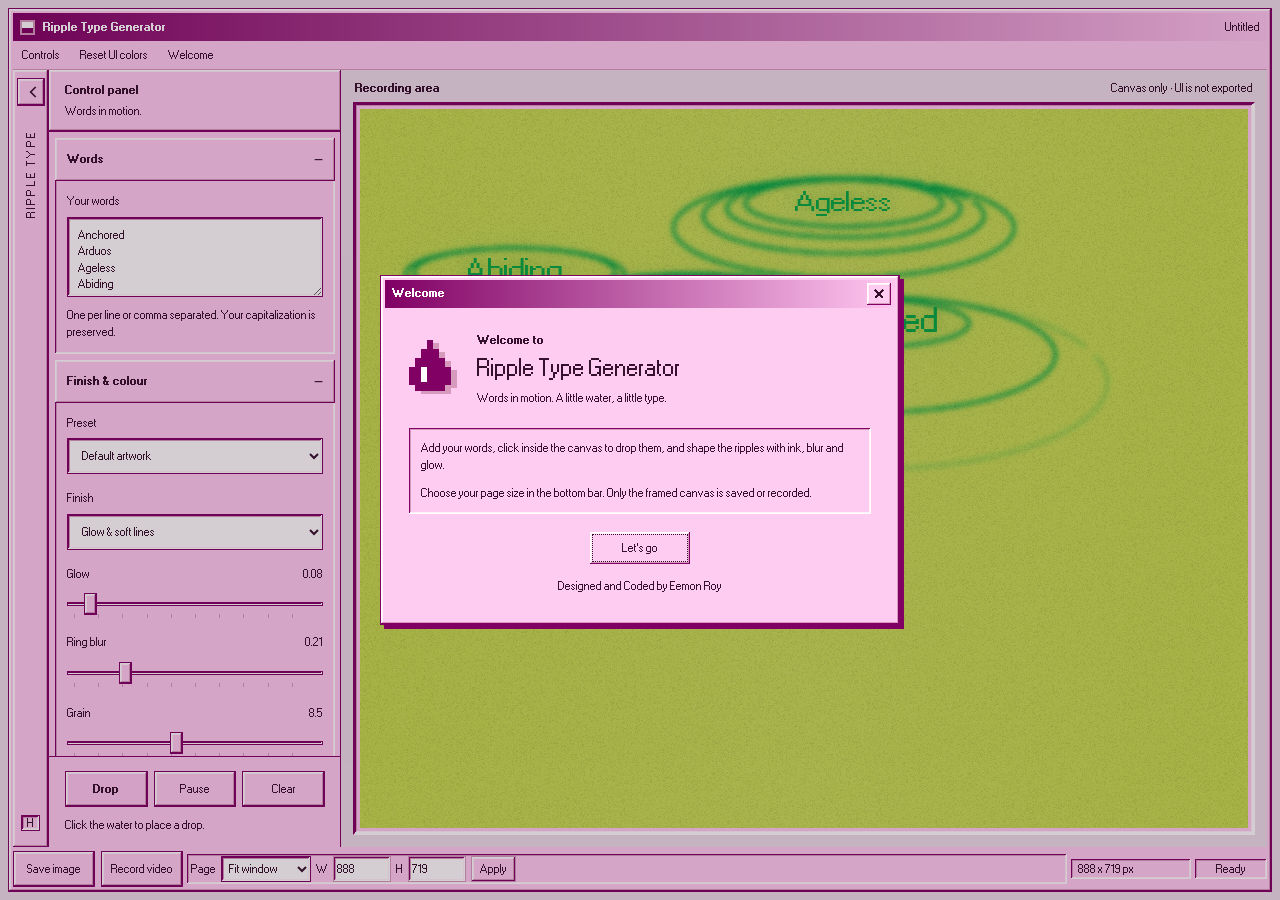
==== commit e82622be: "Save approved artwork defaults and simplify the welcome window Capture the chosen palette, word list" ====
--- a/index.html
+++ b/index.html
@@ -11,7 +11,7 @@
 <link href="https://fonts.googleapis.com/css2?family=Anton&family=Bebas+Neue&family=IBM+Plex+Mono:wght@400;500&family=Inter:wght@400;500;600&family=Playfair+Display:wght@500;600;700&family=Poppins:wght@400;500;600&family=Space+Grotesk:wght@400;500;700&display=swap" rel="stylesheet">
 
 <link rel="preload" href="assets/fonts/ms-sans-serif/regular/font.woff2" as="font" type="font/woff2" crossorigin>
-<link rel="stylesheet" href="styles.css?v=welcome-1">
+<link rel="stylesheet" href="styles.css?v=approved-defaults-1">
 </head>
 <body>
 
@@ -48,9 +48,10 @@
         <summary>Words</summary>
         <div class="group-body">
           <label class="field-label" for="words">Your words</label>
-          <textarea id="words" rows="3" spellcheck="false" autocapitalize="off" aria-describedby="wordsHint">ERASE
-EXPAND
-ERUPT</textarea>
+          <textarea id="words" rows="3" spellcheck="false" autocapitalize="off" aria-describedby="wordsHint">Anchored
+Arduos
+Ageless
+Abiding</textarea>
           <p class="hint" id="wordsHint">One per line or comma separated. Your capitalization is preserved.</p>
         </div>
       </details>
@@ -61,6 +62,7 @@
           <div class="field">
             <label for="preset">Preset</label>
             <select id="preset">
+              <option value="default">Default artwork</option>
               <option value="reference">Reference blue</option>
               <option value="cobalt">Cobalt paper &mdash; ink blur</option>
               <option value="midnight">Midnight</option>
@@ -77,22 +79,22 @@
             </select>
           </div>
           <div class="sliders" id="glowControls">
-            <div class="slider"><label for="glow">Glow</label><input type="range" id="glow" min="0" max="1.2" step="0.01" value="0.45"><output for="glow"></output></div>
-            <div class="slider"><label for="soften">Ring blur</label><input type="range" id="soften" min="0" max="1" step="0.01" value="0.12"><output for="soften"></output></div>
+            <div class="slider"><label for="glow">Glow</label><input type="range" id="glow" min="0" max="1.2" step="0.01" value="0.08"><output for="glow"></output></div>
+            <div class="slider"><label for="soften">Ring blur</label><input type="range" id="soften" min="0" max="1" step="0.01" value="0.21"><output for="soften"></output></div>
           </div>
           <div id="inkControls" hidden>
             <div class="sliders">
-              <div class="slider"><label for="inkBlur">Ink blur</label><input type="range" id="inkBlur" min="0" max="1" step="0.01" value="0.4"><output for="inkBlur"></output></div>
-              <div class="slider"><label for="inkSpread">Ink spread</label><input type="range" id="inkSpread" min="0" max="1" step="0.01" value="0.3"><output for="inkSpread"></output></div>
+              <div class="slider"><label for="inkBlur">Ink blur</label><input type="range" id="inkBlur" min="0" max="1" step="0.01" value="0.2"><output for="inkBlur"></output></div>
+              <div class="slider"><label for="inkSpread">Ink spread</label><input type="range" id="inkSpread" min="0" max="1" step="0.01" value="0.04"><output for="inkSpread"></output></div>
             </div>
             <p class="hint">Soft colour bleed. Grain stays still like paper.</p>
           </div>
           <div class="sliders grain-control">
-            <div class="slider"><label for="grain">Grain</label><input type="range" id="grain" min="0" max="0.2" step="0.005" value="0.055"><output for="grain"></output></div>
+            <div class="slider"><label for="grain">Grain</label><input type="range" id="grain" min="0" max="0.2" step="0.005" value="0.085"><output for="grain"></output></div>
           </div>
           <div class="colours">
-            <label class="swatch">Water <input type="color" id="bgColor" value="#5e9de0"></label>
-            <label class="swatch">Ink <input type="color" id="inkColor" value="#f0f5fd"></label>
+            <label class="swatch">Water <input type="color" id="bgColor" value="#c5dc4d"></label>
+            <label class="swatch">Ink <input type="color" id="inkColor" value="#00a943"></label>
           </div>
         </div>
       </details>
@@ -100,7 +102,7 @@
       <details class="control-group">
         <summary>Rings</summary>
         <div class="group-body sliders">
-          <div class="slider"><label for="lineWeight">Line weight</label><input type="range" id="lineWeight" min="0.25" max="6" step="0.25" value="1"><output for="lineWeight"></output></div>
+          <div class="slider"><label for="lineWeight">Line weight</label><input type="range" id="lineWeight" min="0.25" max="6" step="0.25" value="2"><output for="lineWeight"></output></div>
           <div class="slider"><label for="ringCount">Rings per drop</label><input type="range" id="ringCount" min="1" max="9" step="1" value="4"><output for="ringCount"></output></div>
           <div class="slider"><label for="rippleSpread">Ripple spread</label><input type="range" id="rippleSpread" min="0.3" max="2.5" step="0.02" value="1"><output for="rippleSpread"></output></div>
           <div class="slider"><label for="breaks">Breaks</label><input type="range" id="breaks" min="0" max="1" step="0.01" value="0.25"><output for="breaks"></output></div>
@@ -115,7 +117,7 @@
             <label for="fontFace">Typeface</label>
             <select id="fontFace">
               <option value="inter">Inter</option>
-              <option value="win98">Windows bitmap</option>
+              <option value="win98" selected>Windows bitmap</option>
               <option value="poppins">Poppins</option>
               <option value="grotesk">Space Grotesk</option>
               <option value="bebas">Bebas Neue (all caps)</option>
@@ -125,10 +127,10 @@
             </select>
           </div>
           <div class="sliders">
-            <div class="slider"><label for="typeSize">Type size</label><input type="range" id="typeSize" min="0.4" max="2.2" step="0.02" value="1"><output for="typeSize"></output></div>
-            <div class="slider"><label for="kerning">Kerning</label><input type="range" id="kerning" min="-0.08" max="0.35" step="0.01" value="0" aria-describedby="kerningHint"><output for="kerning"></output></div>
-            <div class="slider"><label for="typeTilt">Lay flat</label><input type="range" id="typeTilt" min="0" max="1" step="0.01" value="0"><output for="typeTilt"></output></div>
-            <div class="slider"><label for="textGlow">Text glow</label><input type="range" id="textGlow" min="0" max="1.2" step="0.01" value="0"><output for="textGlow"></output></div>
+            <div class="slider"><label for="typeSize">Type size</label><input type="range" id="typeSize" min="0.4" max="2.2" step="0.02" value="1.32"><output for="typeSize"></output></div>
+            <div class="slider"><label for="kerning">Kerning</label><input type="range" id="kerning" min="-0.08" max="0.35" step="0.01" value="-0.07" aria-describedby="kerningHint"><output for="kerning"></output></div>
+            <div class="slider"><label for="typeTilt">Lay flat</label><input type="range" id="typeTilt" min="0" max="1" step="0.01" value="0.19"><output for="typeTilt"></output></div>
+            <div class="slider"><label for="textGlow">Text glow</label><input type="range" id="textGlow" min="0" max="1.2" step="0.01" value="0.25"><output for="textGlow"></output></div>
           </div>
           <p class="hint" id="kerningHint">Kerning adjusts letter spacing in em. Text glow is independent of ring glow.</p>
           <label class="check"><input type="checkbox" id="sharpType" checked>Keep words sharp</label>
@@ -145,9 +147,9 @@
         <summary>Motion &amp; camera</summary>
         <div class="group-body sliders">
           <div class="slider"><label for="dropRate">Drop interval</label><input type="range" id="dropRate" min="0.25" max="6" step="0.05" value="1.5"><output for="dropRate"></output></div>
-          <div class="slider"><label for="fallSpeed">Fall speed</label><input type="range" id="fallSpeed" min="0.2" max="4" step="0.05" value="1"><output for="fallSpeed"></output></div>
-          <div class="slider"><label for="rippleSpeed">Ripple speed</label><input type="range" id="rippleSpeed" min="0.2" max="3" step="0.02" value="1"><output for="rippleSpeed"></output></div>
-          <div class="slider"><label for="tilt">Surface tilt</label><input type="range" id="tilt" min="6" max="60" step="0.5" value="15"><output for="tilt"></output></div>
+          <div class="slider"><label for="fallSpeed">Fall speed</label><input type="range" id="fallSpeed" min="0.2" max="4" step="0.05" value="2.05"><output for="fallSpeed"></output></div>
+          <div class="slider"><label for="rippleSpeed">Ripple speed</label><input type="range" id="rippleSpeed" min="0.2" max="3" step="0.02" value="1.16"><output for="rippleSpeed"></output></div>
+          <div class="slider"><label for="tilt">Surface tilt</label><input type="range" id="tilt" min="6" max="60" step="0.5" value="11.5"><output for="tilt"></output></div>
           <div class="slider"><label for="bow">Perspective bow</label><input type="range" id="bow" min="0" max="1" step="0.01" value="0.72"><output for="bow"></output></div>
         </div>
       </details>
@@ -227,7 +229,7 @@
   </footer>
 </div>
 
-<dialog id="welcomeDialog" class="welcome-dialog" aria-labelledby="welcomeTitle" aria-describedby="welcomeDescription">
+<dialog id="welcomeDialog" class="welcome-dialog" aria-labelledby="welcomeTitle" aria-describedby="welcomeInstructions">
   <header class="title-bar welcome-title-bar">
     <span>Welcome</span>
     <button type="button" id="welcomeClose" class="window-close" aria-label="Close welcome">
@@ -247,12 +249,14 @@
         <p class="welcome-tagline">Words in motion. A little water, a little type.</p>
       </div>
     </div>
-    <p id="welcomeDescription">Add your words, click inside the canvas to drop them, and shape the ripples with ink, blur and glow.</p>
-    <p class="welcome-note">Choose your page size in the bottom bar. Only the framed canvas is saved or recorded.</p>
+    <div id="welcomeInstructions" class="welcome-instructions">
+      <p id="welcomeDescription">Add your words, click inside the canvas to drop them, and shape the ripples with ink, blur and glow.</p>
+      <p class="welcome-note">Choose your page size in the bottom bar. Only the framed canvas is saved or recorded.</p>
+    </div>
     <form method="dialog" class="welcome-actions">
       <button id="welcomeStart" value="start" autofocus>Let's go</button>
     </form>
-    <p class="welcome-byline">A kinetic type experiment inspired by Space Type Generator.<br>Interface type by lou, via 98.css.</p>
+    <p class="welcome-byline">Designed and Coded by Eemon Roy</p>
   </div>
 </dialog>
 
@@ -264,7 +268,7 @@
 <script src="js/blur.js?v=win98-2"></script>
 <script src="js/render.js?v=win98-2"></script>
 <script src="js/export.js?v=win98-2"></script>
-<script src="js/controls.js?v=welcome-1"></script>
+<script src="js/controls.js?v=approved-defaults-1"></script>
 <script src="js/main.js?v=win98-2"></script>
 </body>
 </html>
--- a/styles.css
+++ b/styles.css
@@ -95,7 +95,7 @@
 #recordingStatus { font-weight: bold; }
 #canvasViewport { flex: 1; min-width: 0; min-height: 0; display: grid; place-items: center; overflow: hidden; }
 #recordingFrame { padding: 5px; border: 2px solid; border-color: var(--ui-edge-dark) var(--ui-highlight) var(--ui-highlight) var(--ui-edge-dark); background: var(--ui-face); box-shadow: var(--sunken); }
-#stage { display: block; touch-action: none; cursor: crosshair; background: #5e9de0; }
+#stage { display: block; touch-action: none; cursor: crosshair; background: #c5dc4d; }
 .is-recording #recordingFrame { outline: 2px solid #bd284c; outline-offset: -1px; }
 
 .status-bar { display: flex; flex: none; align-items: center; flex-wrap: wrap; gap: 4px; padding-top: 4px; font: 11px var(--ui); }
@@ -405,10 +405,11 @@
 .welcome-eyebrow { margin: 0 0 4px; font-weight: 700; }
 .welcome-intro h2 { margin: 0; font: 400 22px/1.3 var(--ui); }
 .welcome-tagline { margin: 8px 0 0; }
-#welcomeDescription { margin: 0 0 12px; }
-.welcome-note { margin: 0; padding: 10px; box-shadow: var(--sunken); }
-.welcome-actions { display: flex; justify-content: center; margin: 24px 0 18px; }
-.welcome-actions button { min-width: 150px; min-height: 44px; padding: 6px 24px; border: 0; border-radius: 0; color: var(--ui-text); background: var(--ui-face); box-shadow: var(--raised); cursor: pointer; font: 400 22px var(--ui); }
+.welcome-instructions { padding: 12px; box-shadow: var(--sunken); }
+#welcomeDescription { margin: 0; }
+.welcome-note { margin: 10px 0 0; }
+.welcome-actions { display: flex; justify-content: center; margin: 18px 0 14px; }
+.welcome-actions button { min-width: 100px; min-height: 32px; padding: 6px 18px; border: 0; border-radius: 0; color: var(--ui-text); background: var(--ui-face); box-shadow: var(--raised); cursor: pointer; font: 400 11px var(--ui); }
 .welcome-actions button:active { box-shadow: var(--sunken); }
 .welcome-byline { margin: 0; text-align: center; font-size: 11px; }
 
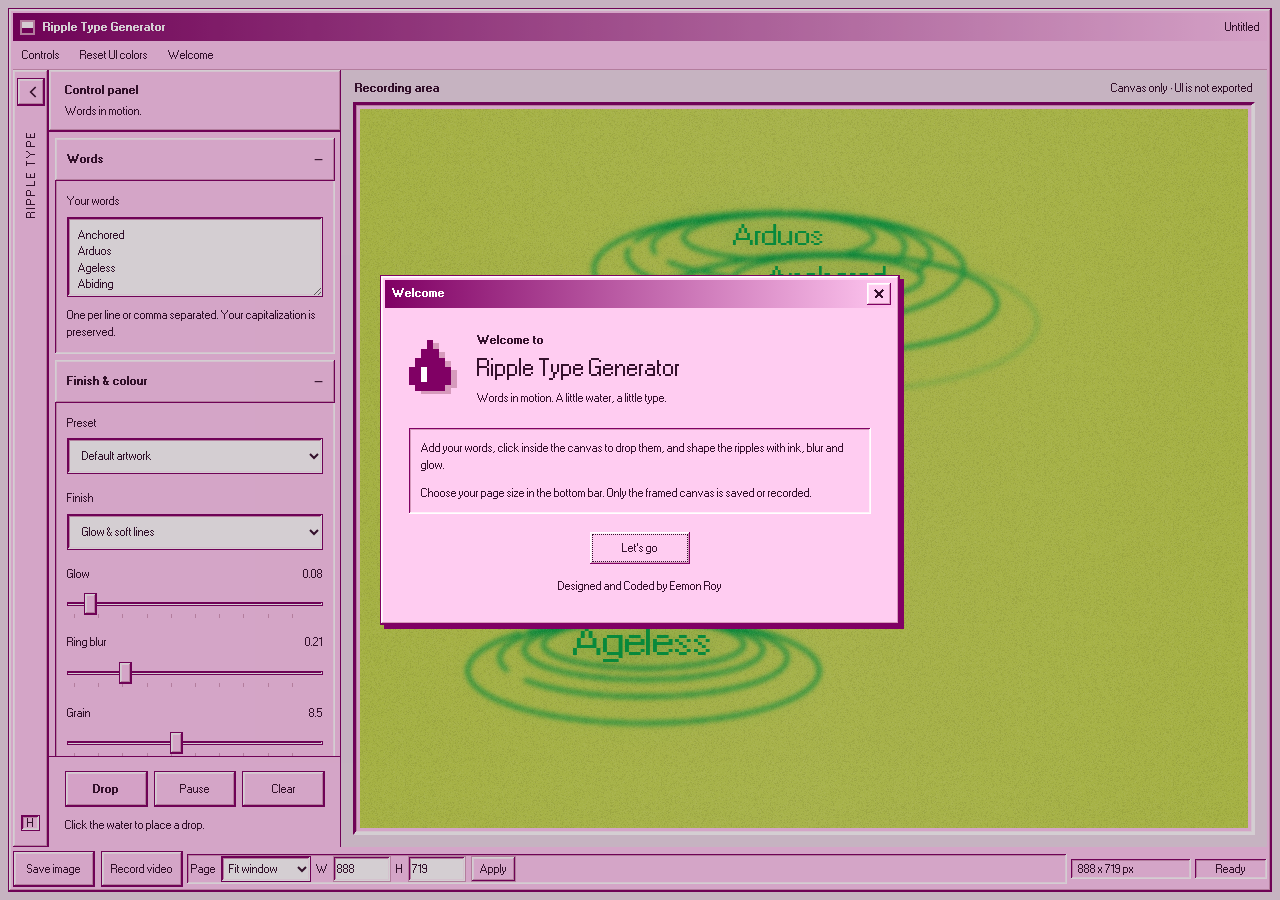
==== commit 1c600e39: "Optimize rendering and document GitHub/Cloudflare deployment Reduce blur/glow work on downscaled lay" ====
--- a/index.html
+++ b/index.html
@@ -6,12 +6,8 @@
 <title>RIPPLE TYPE GENERATOR</title>
 <meta name="description" content="A kinetic type generator: droplets fall, bloom into words, and leave interfering ripples.">
 
-<link rel="preconnect" href="https://fonts.googleapis.com">
-<link rel="preconnect" href="https://fonts.gstatic.com" crossorigin>
-<link href="https://fonts.googleapis.com/css2?family=Anton&family=Bebas+Neue&family=IBM+Plex+Mono:wght@400;500&family=Inter:wght@400;500;600&family=Playfair+Display:wght@500;600;700&family=Poppins:wght@400;500;600&family=Space+Grotesk:wght@400;500;700&display=swap" rel="stylesheet">
-
 <link rel="preload" href="assets/fonts/ms-sans-serif/regular/font.woff2" as="font" type="font/woff2" crossorigin>
-<link rel="stylesheet" href="styles.css?v=approved-defaults-1">
+<link rel="stylesheet" href="styles.css?v=optimized-1">
 </head>
 <body>
 
@@ -125,6 +121,7 @@
               <option value="plexmono">IBM Plex Mono</option>
               <option value="playfair">Playfair Display</option>
             </select>
+            <p id="fontStatus" class="hint" role="status"></p>
           </div>
           <div class="sliders">
             <div class="slider"><label for="typeSize">Type size</label><input type="range" id="typeSize" min="0.4" max="2.2" step="0.02" value="1.32"><output for="typeSize"></output></div>
@@ -262,13 +259,13 @@
 
 <script src="js/camera.js?v=win98-2"></script>
 <script src="js/grain.js?v=win98-2"></script>
-<script src="js/field.js?v=win98-2"></script>
-<script src="js/ripple.js?v=win98-2"></script>
+<script src="js/field.js?v=optimized-1"></script>
+<script src="js/ripple.js?v=optimized-1"></script>
 <script src="js/droplet.js?v=win98-2"></script>
 <script src="js/blur.js?v=win98-2"></script>
-<script src="js/render.js?v=win98-2"></script>
-<script src="js/export.js?v=win98-2"></script>
-<script src="js/controls.js?v=approved-defaults-1"></script>
-<script src="js/main.js?v=win98-2"></script>
+<script src="js/render.js?v=optimized-1"></script>
+<script src="js/export.js?v=optimized-1"></script>
+<script src="js/controls.js?v=optimized-1"></script>
+<script src="js/main.js?v=optimized-1"></script>
 </body>
 </html>
--- a/styles.css
+++ b/styles.css
@@ -238,6 +238,7 @@
 textarea { min-height: 80px; max-height: 240px; resize: vertical; }
 select { min-height: 36px; cursor: pointer; }
 .hint { margin: 10px 0 0; color: var(--panel-dim); font-size: 11px; line-height: 1.6; }
+#fontStatus:empty { display: none; }
 
 /* Native range inputs retain keyboard/touch behavior; only their tracks are styled. */
 .sliders { display: flex; flex-direction: column; gap: 16px; }
